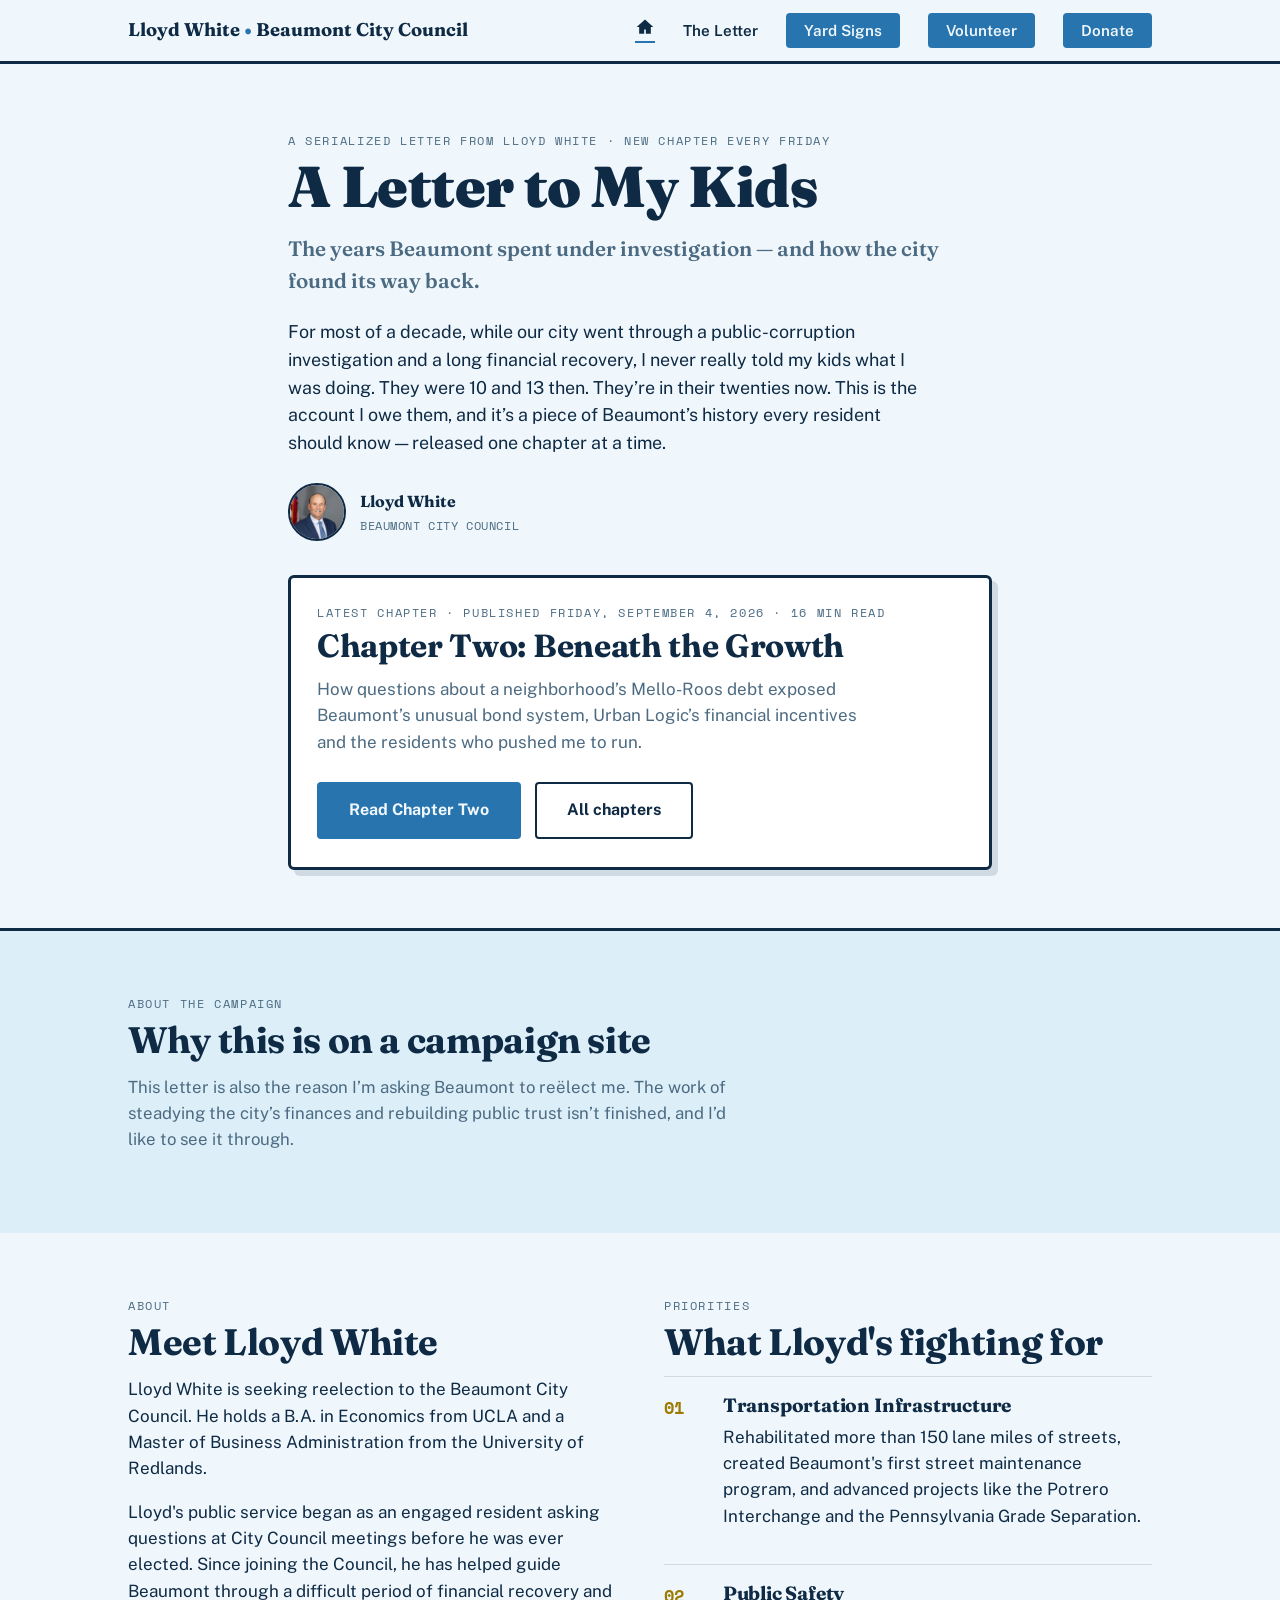
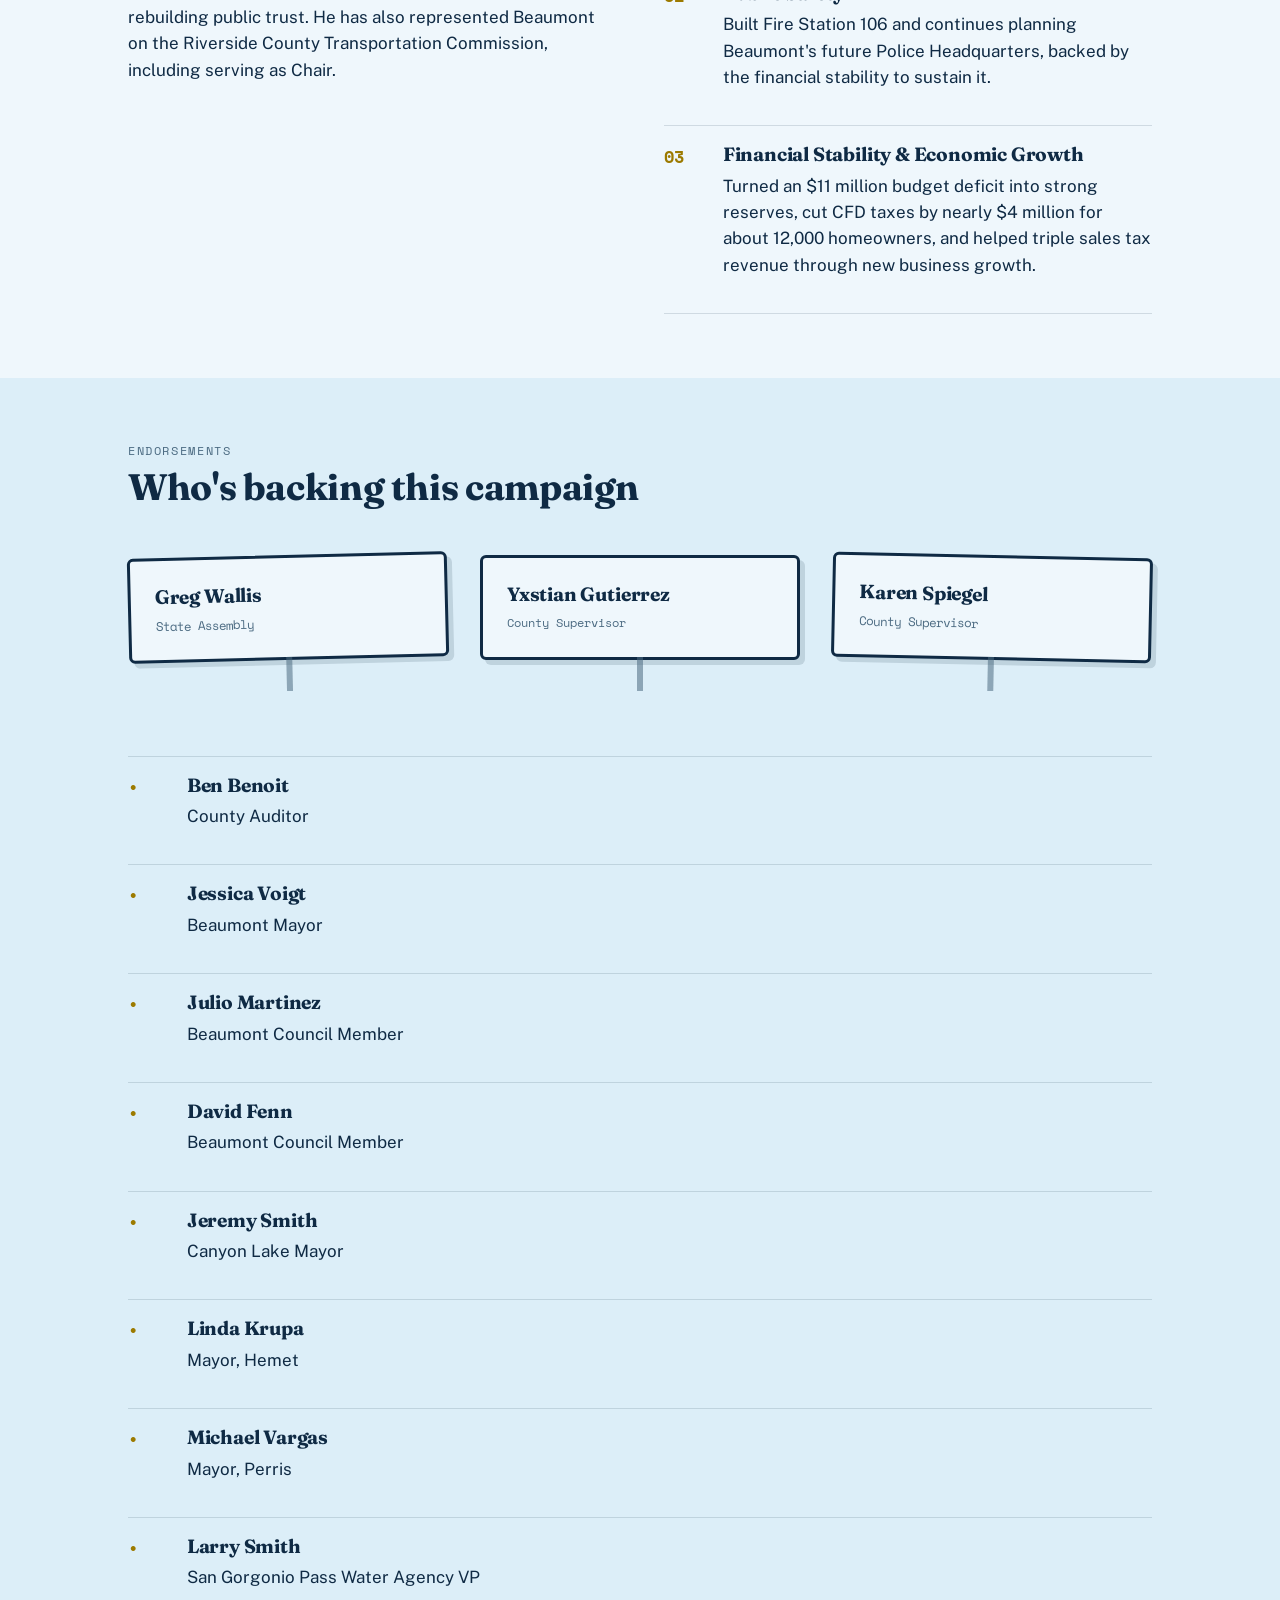
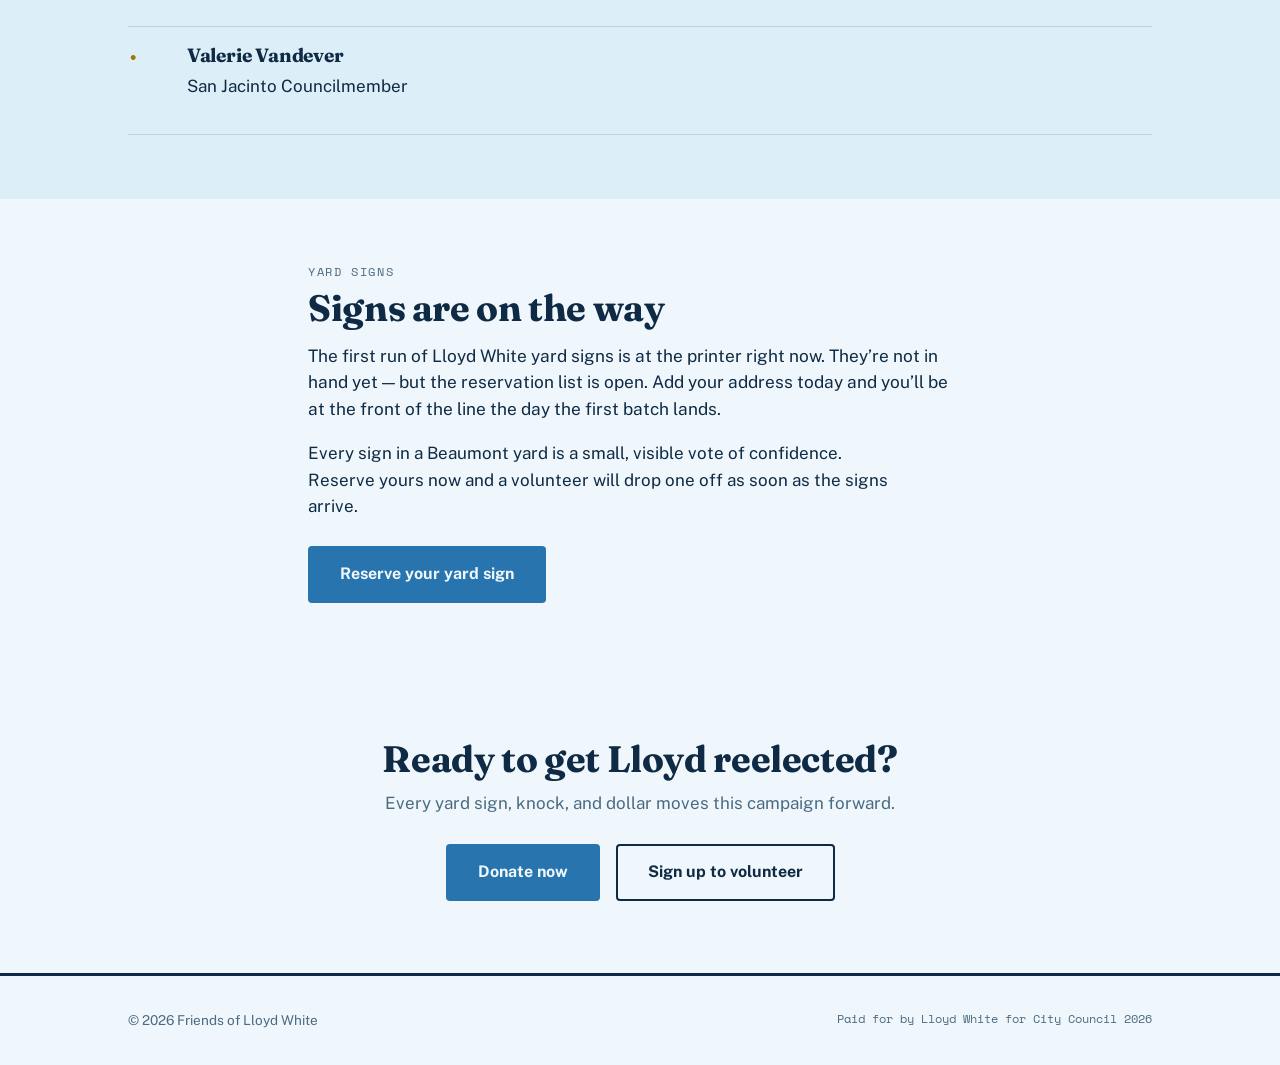
==== index.html @ a6285bc2 "Merge branch 'main' of https://github.com/alwhite524/campaign-site-lloyd" ====
<!DOCTYPE html>
<html lang="en">
<head>
<!-- Google tag (gtag.js) -->
<script async src="https://www.googletagmanager.com/gtag/js?id=G-0WGXLLVJK8"></script>
<script>
  window.dataLayer = window.dataLayer || [];
  function gtag(){dataLayer.push(arguments);}
  gtag('js', new Date());
  gtag('config', 'G-0WGXLLVJK8');
</script>
<meta charset="UTF-8">
<meta name="viewport" content="width=device-width, initial-scale=1.0">
<title>Lloyd White for Beaumont City Council — A Letter to My Kids</title>
<meta name="description" content="A serialized letter from Beaumont City Councilmember Lloyd White to his kids about the years the city spent under a public-corruption investigation — and how it recovered. A new chapter every Friday.">
<meta property="og:title" content="A Letter to My Kids — Lloyd White">
<meta property="og:description" content="The years Beaumont spent under investigation, told as a letter from a councilmember to his kids. A new chapter every Friday.">
<meta property="og:type" content="website">
<meta property="og:image" content="lloyd-white.jpg">
<link rel="stylesheet" href="style.css">
</head>
<body>

<nav class="site-nav">
  <div class="wrap">
    <a href="index.html" class="brand">Lloyd White <strong>&bull;</strong> Beaumont City Council</a>
    <ul class="nav-links">
      <li><a href="index.html" class="nav-home active" aria-label="Home"><svg viewBox="0 0 24 24" width="20" height="20" aria-hidden="true" focusable="false"><path fill="currentColor" d="M12 3 2 12h3v8h6v-5h2v5h6v-8h3z"/></svg></a></li>
      <li><a href="chapter-02.html">The Letter</a></li>
      <li><a href="#yard-signs" class="btn-donate">Yard Signs</a></li>
      <li><a href="volunteer.html" class="btn-donate">Volunteer</a></li>
      <li><a href="donate.html" class="btn-donate">Donate</a></li>
    </ul>
  </div>
</nav>

<header class="story-hero">
  <div class="wrap">
    <span class="eyebrow">A serialized letter from Lloyd White &middot; New chapter every Friday</span>
    <h1>A Letter to My Kids</h1>
    <p class="subtitle">The years Beaumont spent under investigation &mdash; and how the city found its way back.</p>
    <p class="story-hero-dek">For most of a decade, while our city went through a public-corruption investigation and a long financial recovery, I never really told my kids what I was doing. They were 10 and 13 then. They&rsquo;re in their twenties now. This is the account I owe them, and it&rsquo;s a piece of Beaumont&rsquo;s history every resident should know &mdash; released one chapter at a time.</p>

    <div class="byline">
      <img class="byline-photo" src="lloyd-white.jpg" alt="Lloyd White">
      <div>
        <b>Lloyd White</b>
        <span>Beaumont City Council</span>
      </div>
    </div>

    <div class="chapter-feature">
      <span class="eyebrow">Latest chapter &middot; Published Friday, September 4, 2026 &middot; 16 min read</span>
      <h2>Chapter Two: Beneath the Growth</h2>
      <p>How questions about a neighborhood&rsquo;s Mello-Roos debt exposed Beaumont&rsquo;s unusual bond system, Urban Logic&rsquo;s financial incentives and the residents who pushed me to run.</p>
      <a class="btn btn-primary" href="chapter-02.html">Read Chapter Two</a>
      <a class="btn btn-outline" href="story.html">All chapters</a>
    </div>
  </div>
</header>

<section class="dim campaign-band">
  <div class="wrap">
    <span class="eyebrow">About the campaign</span>
    <h2>Why this is on a campaign site</h2>
    <p class="lead-in">This letter is also the reason I&rsquo;m asking Beaumont to re&euml;lect me. The work of steadying the city&rsquo;s finances and rebuilding public trust isn&rsquo;t finished, and I&rsquo;d like to see it through.</p>
  </div>
</section>

<section>
  <div class="wrap two-col">
    <div>
      <span class="eyebrow">About</span>
      <h2>Meet Lloyd White</h2>
      <p>Lloyd White is seeking reelection to the Beaumont City Council. He holds a B.A. in Economics from UCLA and a Master of Business Administration from the University of Redlands.</p>
      <p>Lloyd's public service began as an engaged resident asking questions at City Council meetings before he was ever elected. Since joining the Council, he has helped guide Beaumont through a difficult period of financial recovery and rebuilding public trust. He has also represented Beaumont on the Riverside County Transportation Commission, including serving as Chair.</p>
    </div>
    <div>
      <span class="eyebrow">Priorities</span>
      <h2>What Lloyd's fighting for</h2>
      <ul class="issue-list">
        <li><span class="issue-num">01</span><div><h3>Transportation Infrastructure</h3><p>Rehabilitated more than 150 lane miles of streets, created Beaumont's first street maintenance program, and advanced projects like the Potrero Interchange and the Pennsylvania Grade Separation.</p></div></li>
        <li><span class="issue-num">02</span><div><h3>Public Safety</h3><p>Built Fire Station 106 and continues planning Beaumont's future Police Headquarters, backed by the financial stability to sustain it.</p></div></li>
        <li><span class="issue-num">03</span><div><h3>Financial Stability &amp; Economic Growth</h3><p>Turned an $11 million budget deficit into strong reserves, cut CFD taxes by nearly $4 million for about 12,000 homeowners, and helped triple sales tax revenue through new business growth.</p></div></li>
      </ul>
    </div>
  </div>
</section>

<section class="dim">
  <div class="wrap">
    <div class="section-head">
      <span class="eyebrow">Endorsements</span>
      <h2>Who's backing this campaign</h2>
    </div>
    <div class="sign-row">
      <div class="sign tilt-l">
        <h3 style="margin-bottom:4px;">Greg Wallis</h3>
        <cite>State Assembly</cite>
      </div>
      <div class="sign">
        <h3 style="margin-bottom:4px;">Yxstian Gutierrez</h3>
        <cite>County Supervisor</cite>
      </div>
      <div class="sign tilt-r">
        <h3 style="margin-bottom:4px;">Karen Spiegel</h3>
        <cite>County Supervisor</cite>
      </div>
    </div>

    <ul class="issue-list" style="margin-top:40px;">
      <li><span class="issue-num">&bull;</span><div><h3>Ben Benoit</h3><p>County Auditor</p></div></li>
      <li><span class="issue-num">&bull;</span><div><h3>Jessica Voigt</h3><p>Beaumont Mayor</p></div></li>
      <li><span class="issue-num">&bull;</span><div><h3>Julio Martinez</h3><p>Beaumont Council Member</p></div></li>
      <li><span class="issue-num">&bull;</span><div><h3>David Fenn</h3><p>Beaumont Council Member</p></div></li>
      <li><span class="issue-num">&bull;</span><div><h3>Jeremy Smith</h3><p>Canyon Lake Mayor</p></div></li>
      <li><span class="issue-num">&bull;</span><div><h3>Linda Krupa</h3><p>Mayor, Hemet</p></div></li>
      <li><span class="issue-num">&bull;</span><div><h3>Michael Vargas</h3><p>Mayor, Perris</p></div></li>
      <li><span class="issue-num">&bull;</span><div><h3>Larry Smith</h3><p>San Gorgonio Pass Water Agency VP</p></div></li>
      <li><span class="issue-num">&bull;</span><div><h3>Valerie Vandever</h3><p>San Jacinto Councilmember</p></div></li>
    </ul>
  </div>
</section>

<section id="yard-signs">
  <div class="wrap" style="max-width:720px;">
    <span class="eyebrow">Yard signs</span>
    <h2>Signs are on the way</h2>
    <p style="font-size:1.08rem; max-width:60ch;">The first run of Lloyd White yard signs is at the printer right now. They&rsquo;re not in hand yet &mdash; but the reservation list is open. Add your address today and you&rsquo;ll be at the front of the line the day the first batch lands.</p>
    <p style="max-width:60ch;">Every sign in a Beaumont yard is a small, visible vote of confidence. Reserve yours now and a volunteer will drop one off as soon as the signs arrive.</p>
    <a href="volunteer.html#yard-signs" class="btn btn-primary" style="margin-top:10px;">Reserve your yard sign</a>
  </div>
</section>

<section class="cta-banner">
  <div class="wrap">
    <h2>Ready to get Lloyd reelected?</h2>
    <p>Every yard sign, knock, and dollar moves this campaign forward.</p>
    <a href="donate.html" class="btn btn-primary">Donate now</a>
    <a href="volunteer.html" class="btn btn-outline" style="margin-left:12px;">Sign up to volunteer</a>
  </div>
</section>

<footer>
  <div class="wrap">
    <span>&copy; 2026 Friends of Lloyd White</span>
    <span class="disclaimer">Paid for by Lloyd White for City Council 2026</span>
  </div>
</footer>

</body>
</html>
---- style.css ----
/* ==========================================================================
   Campaign Site Template — shared stylesheet
   Palette: UCLA Bruins
     --ink        #0F2A44  headlines, nav, primary text (deep Bruin blue)
     --paper      #EFF7FC  page background (UCLA baby blue wash)
     --paper-dim  #DCEEF8  alternating section background (deeper baby blue)
     --signal     #2774AE  primary CTA / links (official UCLA Blue)
     --signal-dark #003B5C  CTA hover / pressed state (deep Bruin blue)
     --gold       #FFD100  official UCLA Gold — bright accent on dark backgrounds
     --gold-deep  #9C7A00  accessible gold for text/borders on light backgrounds
     --slate      #4C6B82  muted text, borders (blue-grey, darkened to hold contrast on the lighter background)
   Type:
     Display  — "Fraunces" (heavy, institutional serif)
     Body     — "Public Sans" (clean, civic-service sans)
     Utility  — "Space Mono" (eyebrows, labels, ballot-stamp feel)
   ========================================================================== */

@import url('https://fonts.googleapis.com/css2?family=Fraunces:opsz,wght@9..144,400;9..144,600;9..144,700;9..144,900&family=Public+Sans:wght@400;500;600;700&family=Space+Mono&display=swap');

:root {
  --ink: #0F2A44;
  --paper: #EFF7FC;
  --paper-dim: #DCEEF8;
  --signal: #2774AE;
  --signal-dark: #003B5C;
  --gold: #FFD100;
  --gold-deep: #9C7A00;
  --slate: #4C6B82;
  --line: rgba(15, 42, 68, 0.14);
  --radius: 4px;
}

* { box-sizing: border-box; }

html { scroll-behavior: smooth; }

@media (prefers-reduced-motion: reduce) {
  html { scroll-behavior: auto; }
  * { animation-duration: 0.01ms !important; transition-duration: 0.01ms !important; }
}

body {
  margin: 0;
  background: var(--paper);
  color: var(--ink);
  font-family: 'Public Sans', system-ui, sans-serif;
  font-size: 17px;
  line-height: 1.55;
  -webkit-font-smoothing: antialiased;
}

h1, h2, h3 {
  font-family: 'Fraunces', Georgia, serif;
  font-weight: 700;
  line-height: 1.08;
  margin: 0 0 0.4em;
  letter-spacing: -0.01em;
}

h1 { font-size: clamp(2.4rem, 5vw, 4rem); font-weight: 900; }
h2 { font-size: clamp(1.6rem, 3vw, 2.3rem); }
h3 { font-size: 1.2rem; }

p { margin: 0 0 1em; color: var(--ink); }

a { color: var(--signal); }

.eyebrow {
  font-family: 'Space Mono', monospace;
  font-size: 0.72rem;
  letter-spacing: 0.14em;
  text-transform: uppercase;
  color: var(--slate);
  display: block;
  margin-bottom: 0.6em;
}

/* ---------- layout shells ---------- */

.wrap {
  max-width: 1080px;
  margin: 0 auto;
  padding: 0 28px;
}

/* ---------- nav ---------- */

.site-nav {
  border-bottom: 3px solid var(--ink);
  background: var(--paper);
  position: sticky;
  top: 0;
  z-index: 50;
}

.site-nav .wrap {
  display: flex;
  align-items: center;
  justify-content: space-between;
  padding-top: 16px;
  padding-bottom: 16px;
}

.brand {
  font-family: 'Fraunces', serif;
  font-weight: 700;
  font-size: 1.15rem;
  text-decoration: none;
  color: var(--ink);
}

.brand strong { color: var(--signal); }

.nav-links {
  display: flex;
  gap: 28px;
  align-items: center;
  list-style: none;
  margin: 0;
  padding: 0;
}

.nav-links a {
  color: var(--ink);
  text-decoration: none;
  font-weight: 600;
  font-size: 0.95rem;
  padding-bottom: 4px;
  border-bottom: 2px solid transparent;
}

.nav-links a:hover,
.nav-links a.active {
  border-bottom-color: var(--signal);
}

.nav-links a.btn-donate {
  background: var(--signal);
  color: var(--paper);
  padding: 9px 18px;
  border-radius: var(--radius);
  border-bottom: none;
}

.nav-links a.btn-donate:hover { background: var(--signal-dark); }

.nav-links a.btn-donate.active { background: var(--signal-dark); }

.nav-home {
  display: inline-flex;
  align-items: center;
  color: var(--ink);
}

.nav-home svg { display: block; }

/* ---------- buttons ---------- */

.btn {
  display: inline-block;
  font-weight: 700;
  text-decoration: none;
  padding: 14px 30px;
  border-radius: var(--radius);
  border: 2px solid transparent;
  font-size: 1rem;
  cursor: pointer;
  font-family: 'Public Sans', sans-serif;
}

.btn-primary {
  background: var(--signal);
  color: var(--paper);
}
.btn-primary:hover { background: var(--signal-dark); }

.btn-outline {
  background: transparent;
  border-color: var(--ink);
  color: var(--ink);
}
.btn-outline:hover { background: var(--ink); color: var(--paper); }

/* ---------- hero ---------- */

.hero {
  padding: 76px 0 64px;
  border-bottom: 1px solid var(--line);
}

.hero-grid {
  display: grid;
  grid-template-columns: 1.15fr 0.85fr;
  gap: 56px;
  align-items: center;
}

.hero-photo {
  aspect-ratio: 4 / 5;
  border-radius: var(--radius);
  object-fit: cover;
  object-position: top center;
  width: 100%;
  display: block;
  border: 3px solid var(--ink);
}

.hero-actions {
  display: flex;
  gap: 14px;
  margin-top: 28px;
  flex-wrap: wrap;
}

.hero-tagline {
  font-size: 1.2rem;
  color: var(--slate);
  max-width: 46ch;
}

/* ---------- yard-sign card (signature element) ---------- */

.sign {
  background: var(--paper);
  border: 3px solid var(--ink);
  border-radius: 6px;
  padding: 26px 24px 22px;
  position: relative;
  box-shadow: 5px 5px 0 var(--line);
}

.sign::after {
  content: "";
  position: absolute;
  left: 50%;
  bottom: -34px;
  transform: translateX(-50%);
  width: 6px;
  height: 34px;
  background: var(--slate);
  opacity: 0.55;
}

.sign.tilt-l { transform: rotate(-1.4deg); }
.sign.tilt-r { transform: rotate(1.2deg); }

.sign-row {
  display: grid;
  grid-template-columns: repeat(3, 1fr);
  gap: 46px 32px;
  padding: 8px 0 56px;
}

@media (max-width: 760px) {
  .sign-row { grid-template-columns: 1fr; gap: 50px 0; }
  .sign.tilt-l, .sign.tilt-r { transform: none; }
}

.sign blockquote {
  margin: 0 0 14px;
  font-family: 'Fraunces', serif;
  font-size: 1.05rem;
  font-weight: 600;
  line-height: 1.35;
}

.sign cite {
  font-style: normal;
  font-family: 'Space Mono', monospace;
  font-size: 0.78rem;
  color: var(--slate);
}

/* ---------- sections ---------- */

section { padding: 64px 0; }
section[id] { scroll-margin-top: 88px; }
section.dim { background: var(--paper-dim); }
section.ink { background: var(--ink); color: var(--paper); }
section.ink h2, section.ink .eyebrow { color: var(--paper); }
section.ink .eyebrow { color: rgba(246,241,231,0.6); }

.section-head {
  max-width: 60ch;
  margin-bottom: 40px;
}

/* bio / issues grid */

.two-col {
  display: grid;
  grid-template-columns: 1fr 1fr;
  gap: 48px;
}

@media (max-width: 760px) {
  .two-col, .hero-grid { grid-template-columns: 1fr; }
  .hero-grid { gap: 36px; }
}

.issue-list {
  list-style: none;
  margin: 0;
  padding: 0;
}

.issue-list li {
  padding: 18px 0;
  border-top: 1px solid var(--line);
  display: grid;
  grid-template-columns: 2.4em 1fr;
  gap: 18px;
}

.issue-list li:last-child { border-bottom: 1px solid var(--line); }

.issue-num {
  font-family: 'Space Mono', monospace;
  color: var(--gold-deep);
  font-weight: 700;
}

/* CTA banner */

.cta-banner {
  text-align: center;
  padding: 72px 0;
}

.cta-banner h2 { margin-bottom: 0.3em; }
.cta-banner p { color: var(--slate); margin-bottom: 28px; }

/* ---------- forms ---------- */

.form-card {
  background: #fff;
  border: 1px solid var(--line);
  border-radius: var(--radius);
  padding: 36px;
}

.field { margin-bottom: 20px; }

.field label {
  display: block;
  font-weight: 600;
  font-size: 0.9rem;
  margin-bottom: 6px;
}

.field .hint {
  font-size: 0.82rem;
  color: var(--slate);
  margin-top: 4px;
}

.field input[type="text"],
.field input[type="email"],
.field input[type="tel"],
.field select,
.field textarea {
  width: 100%;
  padding: 11px 12px;
  border: 1.5px solid var(--line);
  border-radius: var(--radius);
  font-family: inherit;
  font-size: 1rem;
  background: var(--paper);
  color: var(--ink);
}

.field input:focus,
.field select:focus,
.field textarea:focus {
  outline: 3px solid var(--gold-deep);
  outline-offset: 1px;
}

.field-row {
  display: grid;
  grid-template-columns: 1fr 1fr;
  gap: 16px;
}

@media (max-width: 560px) {
  .field-row { grid-template-columns: 1fr; }
}

.checkbox-group label {
  display: flex;
  align-items: flex-start;
  gap: 10px;
  font-weight: 500;
  margin-bottom: 10px;
  cursor: pointer;
}

.checkbox-group input { margin-top: 3px; }

fieldset {
  border: 1px solid var(--line);
  border-radius: var(--radius);
  padding: 18px 20px;
  margin: 0 0 22px;
}

fieldset legend {
  font-family: 'Space Mono', monospace;
  font-size: 0.75rem;
  letter-spacing: 0.08em;
  text-transform: uppercase;
  color: var(--slate);
  padding: 0 8px;
}

/* amount picker for donate page */

.amount-grid {
  display: grid;
  grid-template-columns: repeat(4, 1fr);
  gap: 10px;
  margin-bottom: 20px;
}

@media (max-width: 560px) {
  .amount-grid { grid-template-columns: repeat(2, 1fr); }
}

.amount-grid label {
  border: 1.5px solid var(--line);
  border-radius: var(--radius);
  text-align: center;
  padding: 14px 6px;
  font-weight: 700;
  cursor: pointer;
  font-family: 'Space Mono', monospace;
  position: relative;
  display: block;
}

.amount-grid input { position: absolute; opacity: 0; pointer-events: none; }

.amount-grid label:has(input:checked) {
  background: var(--ink);
  color: var(--paper);
  border-color: var(--ink);
}

/* footer */

footer {
  border-top: 3px solid var(--ink);
  padding: 34px 0;
  font-size: 0.85rem;
  color: var(--slate);
}

footer .wrap {
  display: flex;
  justify-content: space-between;
  flex-wrap: wrap;
  gap: 12px;
}

.disclaimer {
  font-family: 'Space Mono', monospace;
  font-size: 0.72rem;
  color: var(--slate);
}

/* form submit status */
.form-status {
  margin-top: 14px;
  font-size: 0.9rem;
  font-weight: 600;
  min-height: 1.2em;
}
.form-status-success { color: var(--signal-dark); }
.form-status-error { color: #A3271F; }

/* small helper */
.note-box {
  border-left: 4px solid var(--gold-deep);
  background: var(--paper-dim);
  padding: 16px 20px;
  border-radius: 0 var(--radius) var(--radius) 0;
  font-size: 0.92rem;
  margin-bottom: 24px;
}

/* ==========================================================================
   "A Letter to My Children" — serialized story feature
   Landing hero + story hub (story.html) + chapter reader (chapter-*.html)
   ========================================================================== */

:root {
  --paper-warm: #FBF7F0;              /* cream reading surface for chapters */
  --line-warm: rgba(15, 42, 68, 0.16);
}

/* ---------- byline (shared: landing hero + chapter head) ---------- */

.byline {
  display: flex;
  align-items: center;
  gap: 14px;
  margin: 26px 0 0;
}

.byline-photo {
  width: 58px;
  height: 58px;
  border-radius: 50%;
  object-fit: cover;
  object-position: top center;
  border: 2px solid var(--ink);
  flex-shrink: 0;
}

.byline b {
  display: block;
  font-family: 'Fraunces', serif;
  font-weight: 700;
  font-size: 1rem;
}

.byline span {
  display: block;
  font-family: 'Space Mono', monospace;
  font-size: 0.72rem;
  letter-spacing: 0.05em;
  color: var(--slate);
  text-transform: uppercase;
  margin-top: 3px;
}

/* ---------- landing: story hero ---------- */

.story-hero {
  padding: 68px 0 58px;
  border-bottom: 3px solid var(--ink);
}

.story-hero .wrap { max-width: 760px; }

.story-hero h1 {
  font-size: clamp(2.3rem, 5.4vw, 3.6rem);
  margin-bottom: 0.25em;
}

.story-hero .subtitle {
  font-family: 'Fraunces', Georgia, serif;
  font-weight: 600;
  font-size: clamp(1.05rem, 2.2vw, 1.3rem);
  color: var(--slate);
  margin: 0 0 1em;
}

.story-hero-dek {
  font-size: 1.12rem;
  color: var(--ink);
  max-width: 58ch;
}

/* featured latest chapter card */

.chapter-feature {
  margin-top: 34px;
  border: 3px solid var(--ink);
  border-radius: 6px;
  background: #fff;
  box-shadow: 6px 6px 0 var(--line);
  padding: 26px 26px 28px;
}

.chapter-feature h2 {
  font-size: clamp(1.5rem, 3vw, 2rem);
  margin: 6px 0 0.4em;
}

.chapter-feature p { color: var(--slate); max-width: 54ch; }

.chapter-feature .btn { margin-top: 10px; }
.chapter-feature .btn + .btn { margin-left: 10px; }

@media (max-width: 480px) {
  .chapter-feature .btn { display: block; text-align: center; }
  .chapter-feature .btn + .btn { margin-left: 0; margin-top: 10px; }
}

/* band that re-introduces the campaign below the letter */

.campaign-band .wrap { max-width: 1080px; }
.campaign-band .lead-in {
  max-width: 60ch;
  font-size: 1.05rem;
  color: var(--slate);
}

/* ---------- story hub (story.html) ---------- */

.chapter-list {
  list-style: none;
  margin: 0;
  padding: 0;
}

.chapter-list li {
  border-top: 1px solid var(--line);
  padding: 26px 0;
  display: grid;
  grid-template-columns: 3.4rem 1fr;
  gap: 20px;
}

.chapter-list li:last-child { border-bottom: 1px solid var(--line); }

.chapter-list .num {
  font-family: 'Space Mono', monospace;
  font-weight: 700;
  color: var(--gold-deep);
  font-size: 1rem;
  padding-top: 3px;
}

.chapter-list h3 { font-size: 1.35rem; margin-bottom: 0.25em; }
.chapter-list h3 a { text-decoration: none; color: var(--ink); }
.chapter-list h3 a:hover { color: var(--signal); }
.chapter-list p { color: var(--slate); margin-bottom: 0.5em; max-width: 62ch; }

.chapter-list .status {
  font-family: 'Space Mono', monospace;
  font-size: 0.72rem;
  letter-spacing: 0.05em;
  text-transform: uppercase;
  color: var(--slate);
}

.chapter-list li.upcoming { opacity: 0.7; }
.chapter-list li.upcoming h3 { color: var(--slate); }

@media (max-width: 480px) {
  .chapter-list li { grid-template-columns: 1fr; gap: 6px; }
}

/* ---------- chapter reader (chapter-*.html) ---------- */

body.reading { background: var(--paper-warm); }
body.reading .site-nav { background: var(--paper-warm); }
body.reading footer { background: var(--paper-warm); }

.chapter {
  max-width: 780px;
  margin: 0 auto;
  padding: 56px 28px 44px;
}

.chapter-head { margin-bottom: 34px; }

.chapter-head .kicker {
  font-family: 'Space Mono', monospace;
  font-size: 0.72rem;
  letter-spacing: 0.12em;
  text-transform: uppercase;
  color: var(--slate);
}

.chapter-head h1 {
  font-size: clamp(2rem, 5vw, 3rem);
  margin: 0.35em 0 0;
}

.chapter-dateline {
  margin-top: 20px;
  padding-top: 16px;
  border-top: 1px solid var(--line-warm);
  font-family: 'Space Mono', monospace;
  font-size: 0.74rem;
  letter-spacing: 0.03em;
  color: var(--slate);
}

.chapter-body {
  font-family: 'Fraunces', Georgia, serif;
  font-weight: 400;
  font-size: 1.16rem;
  line-height: 1.72;
  font-optical-sizing: auto;
}

.chapter-body p { margin: 0 0 1.25em; color: var(--ink); }

.chapter-body > p:first-of-type::first-letter {
  float: left;
  font-family: 'Fraunces', serif;
  font-weight: 600;
  font-size: 3.5em;
  line-height: 0.8;
  padding: 0.04em 0.12em 0 0;
  color: var(--signal-dark);
}

.chapter-body h2 {
  font-family: 'Space Mono', monospace;
  font-weight: 700;
  font-size: 0.8rem;
  letter-spacing: 0.16em;
  text-transform: uppercase;
  color: var(--gold-deep);
  margin: 2.5em 0 1.1em;
}

.chapter-continue {
  margin-top: 40px;
  border: 3px solid var(--ink);
  border-radius: 6px;
  background: #fff;
  padding: 22px 24px;
  box-shadow: 6px 6px 0 var(--line-warm);
}

.chapter-continue .kicker {
  font-family: 'Space Mono', monospace;
  font-size: 0.72rem;
  letter-spacing: 0.1em;
  text-transform: uppercase;
  color: var(--slate);
  display: block;
  margin-bottom: 4px;
}

.chapter-continue strong {
  font-family: 'Fraunces', serif;
  font-size: 1.1rem;
}

.chapter-nav {
  display: flex;
  justify-content: space-between;
  gap: 12px;
  margin-top: 32px;
  padding-top: 20px;
  border-top: 1px solid var(--line-warm);
  font-weight: 600;
  font-size: 0.9rem;
  flex-wrap: wrap;
}

.chapter-nav a { text-decoration: none; }
.chapter-nav a:hover { text-decoration: underline; }
.chapter-nav .muted { color: var(--slate); font-weight: 400; }

.chapter-campaign-note {
  max-width: 780px;
  margin: 0 auto;
  padding: 0 28px 40px;
  font-size: 0.9rem;
  color: var(--slate);
}

.chapter-campaign-note a { font-weight: 600; }

/* chapter index rail — jump straight to any released chapter from the reader */
.chapter-index {
  max-width: 780px;
  margin: 0 auto;
  padding: 20px 28px 0;
  display: flex;
  align-items: baseline;
  flex-wrap: wrap;
  gap: 10px 16px;
}

.chapter-index-label {
  font-family: 'Space Mono', monospace;
  font-size: 0.72rem;
  letter-spacing: 0.12em;
  text-transform: uppercase;
  color: var(--slate);
}

.chapter-index ol {
  display: flex;
  flex-wrap: wrap;
  gap: 8px;
  list-style: none;
  margin: 0;
  padding: 0;
}

.chapter-index li a,
.chapter-index li span {
  display: block;
  min-width: 2.4em;
  text-align: center;
  padding: 5px 9px;
  border: 2px solid var(--ink);
  border-radius: var(--radius);
  font-family: 'Space Mono', monospace;
  font-size: 0.82rem;
  font-weight: 700;
  text-decoration: none;
  color: var(--ink);
}

.chapter-index li a:hover,
.chapter-index li a[aria-current="page"] {
  background: var(--ink);
  color: var(--paper-warm);
}

.chapter-index li span {
  border-color: var(--line-warm);
  color: var(--slate);
  opacity: 0.55;
}

.chapter-index-all {
  font-family: 'Space Mono', monospace;
  font-size: 0.75rem;
  font-weight: 700;
  margin-left: auto;
}

@media (max-width: 480px) {
  .chapter-index { gap: 8px 12px; }
  .chapter-index-all { margin-left: 0; }
}

/* nav: stack brand over links once the buttons no longer fit one row,
   and shrink the buttons so three of them clear a narrow phone screen */
@media (max-width: 640px) {
  .site-nav .wrap { flex-wrap: wrap; gap: 12px 0; }
  .brand { flex: 1 1 100%; font-size: 1.05rem; }
  .nav-links { flex-wrap: wrap; gap: 8px 10px; }
  .nav-links a { font-size: 0.82rem; }
  .nav-links a.btn-donate { padding: 7px 11px; }
}

@media (max-width: 380px) {
  .nav-links { gap: 6px 8px; }
  .nav-links a { font-size: 0.78rem; }
  .nav-links a.btn-donate { padding: 6px 9px; }
}
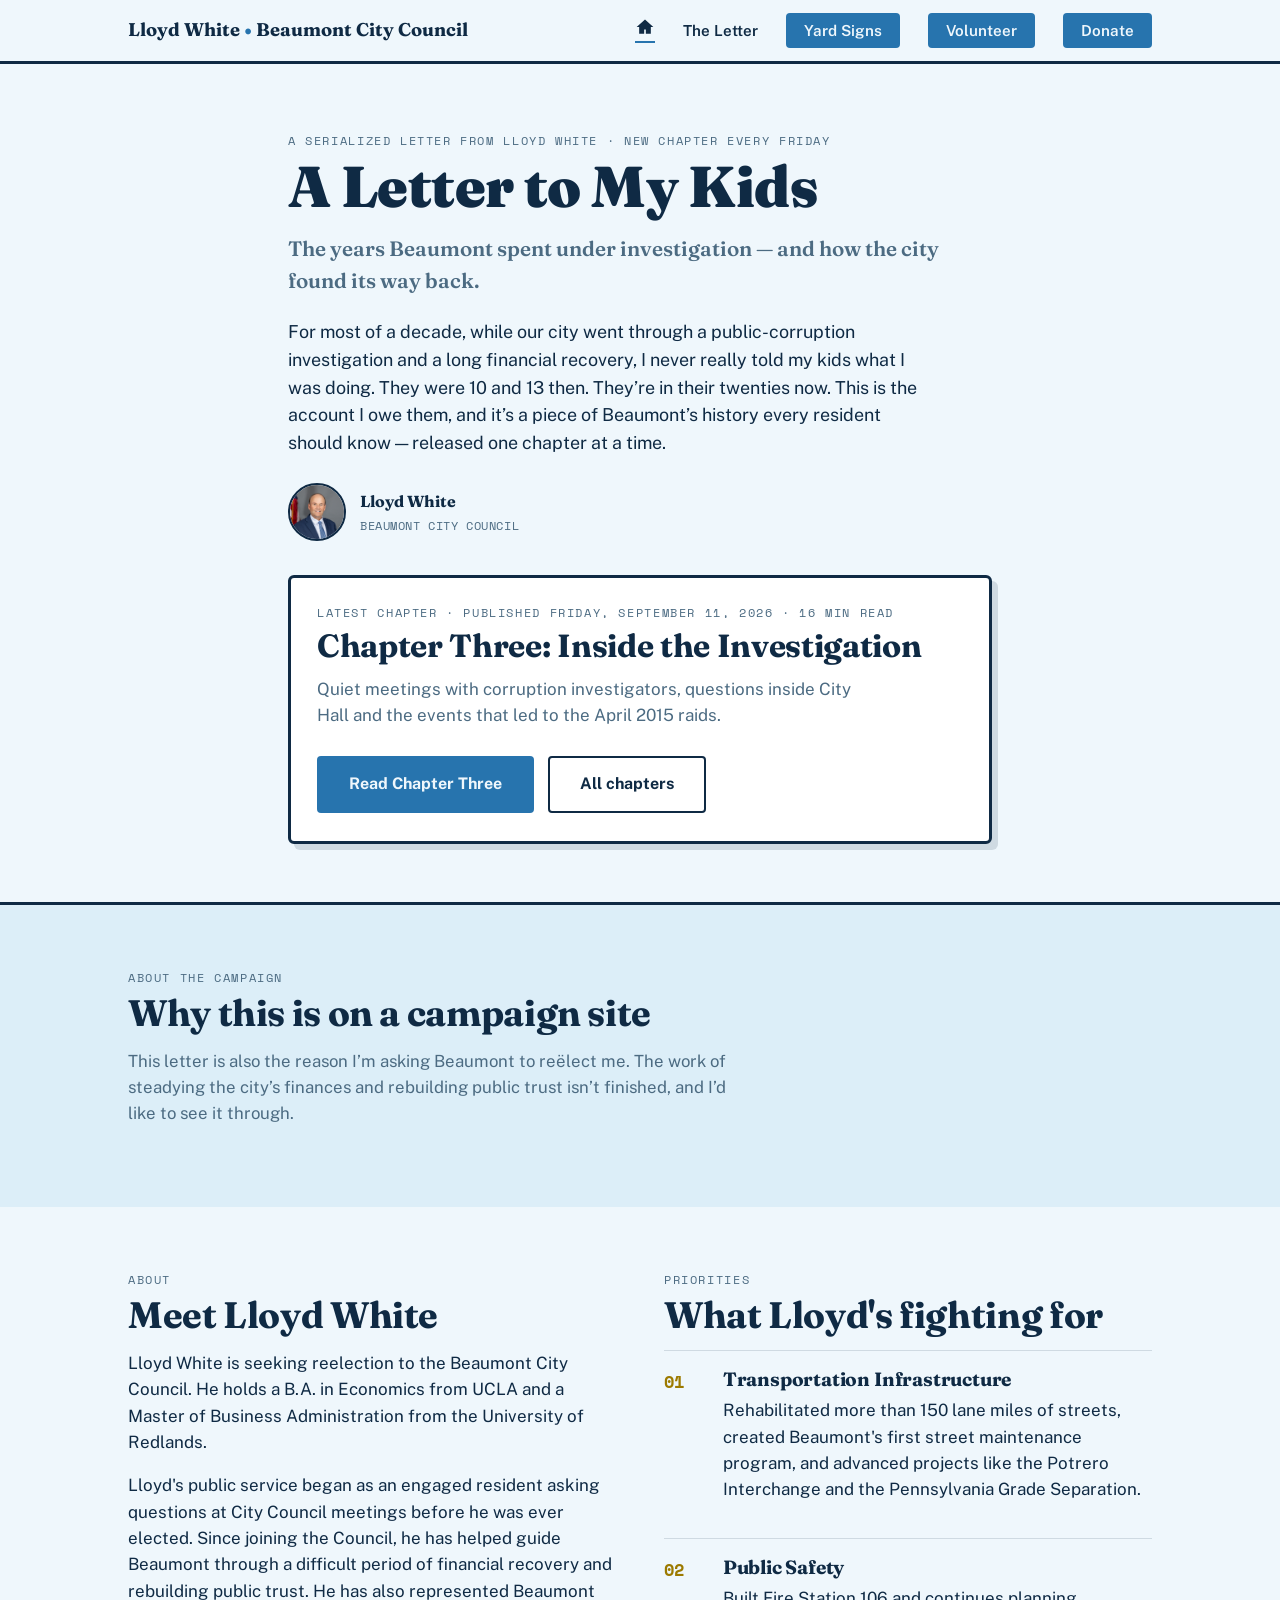
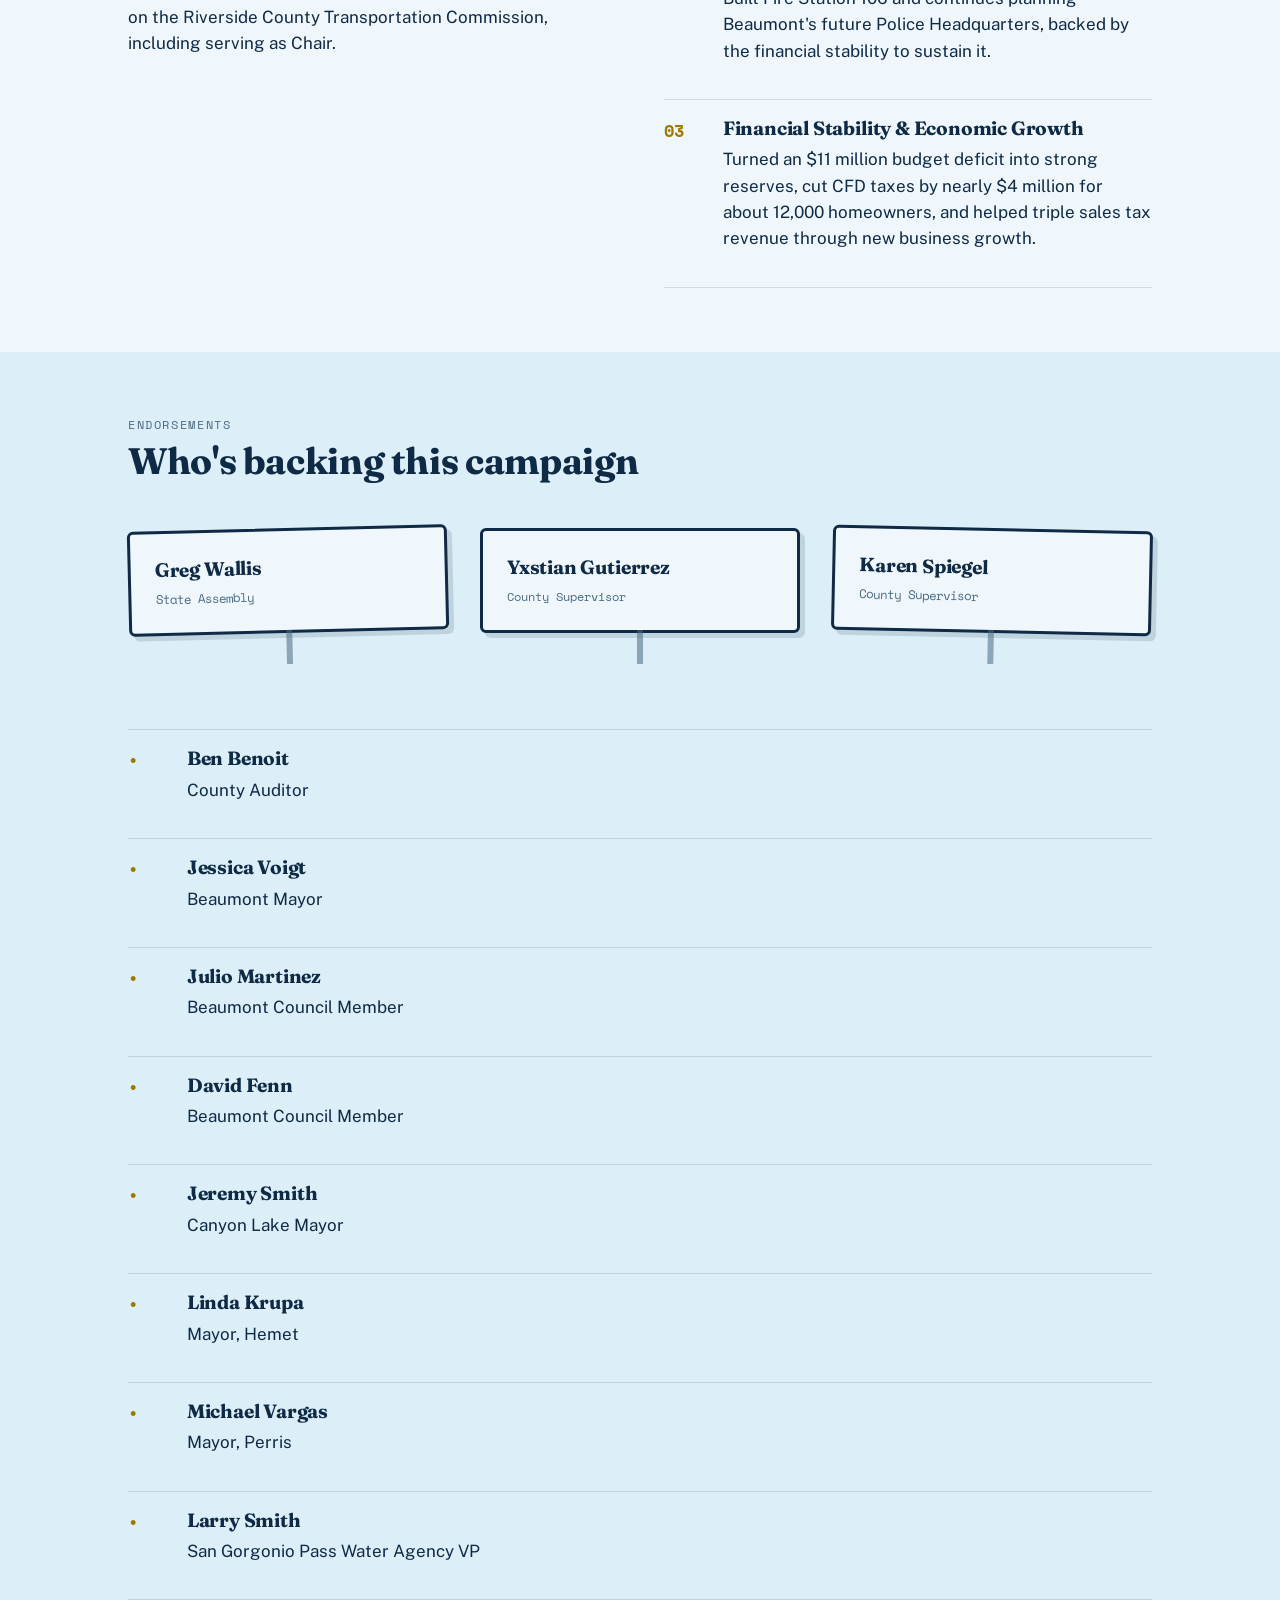
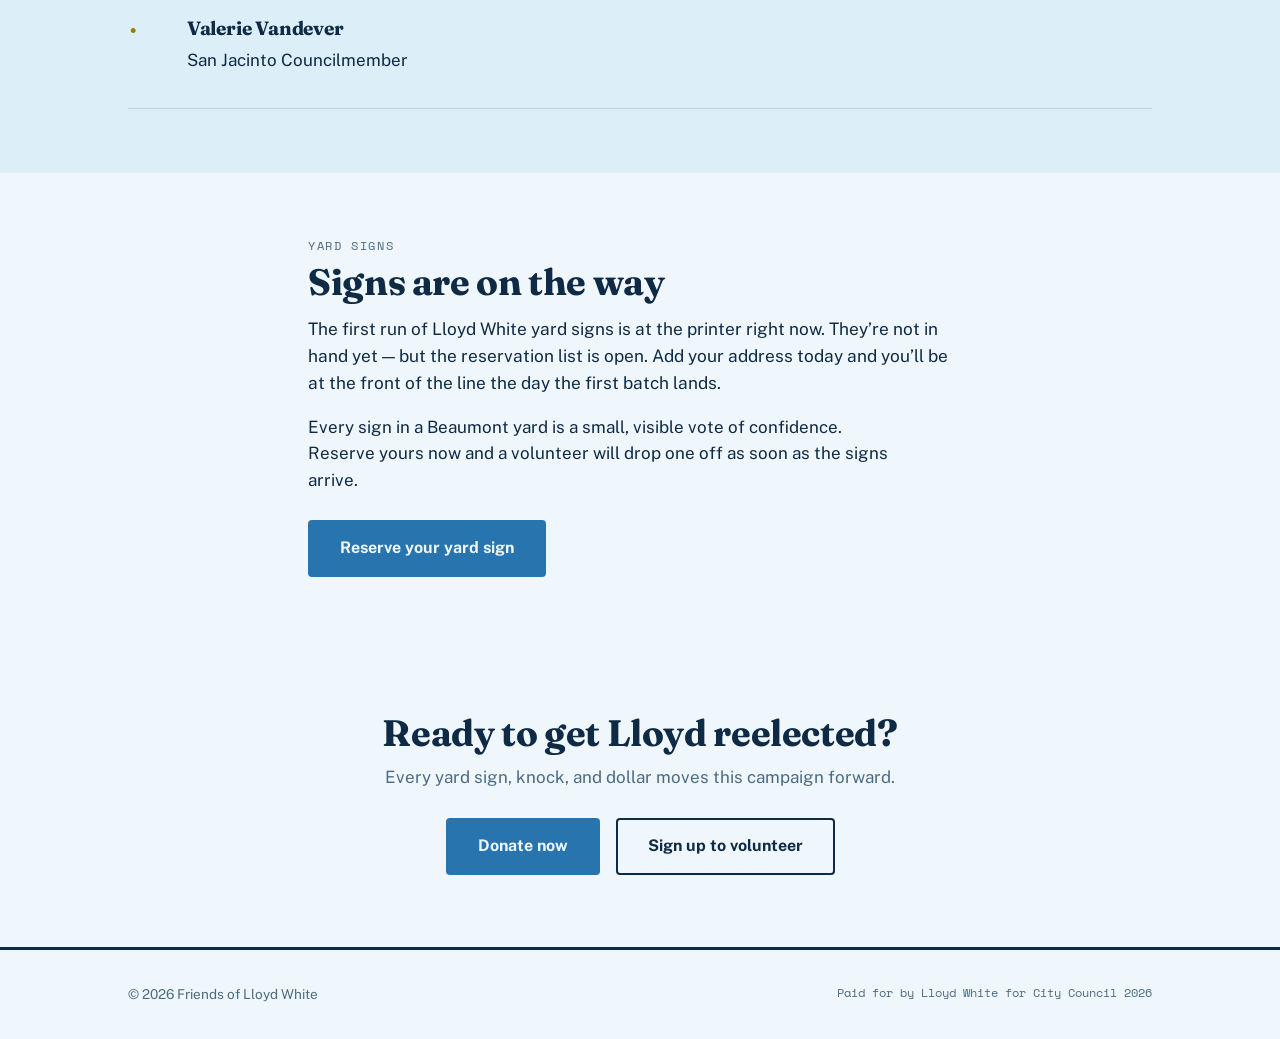
==== commit 9f971ef9: "Publish chapter three" ====
--- a/index.html
+++ b/index.html
@@ -16,7 +16,7 @@
 <meta property="og:title" content="A Letter to My Kids — Lloyd White">
 <meta property="og:description" content="The years Beaumont spent under investigation, told as a letter from a councilmember to his kids. A new chapter every Friday.">
 <meta property="og:type" content="website">
-<meta property="og:image" content="lloyd-white.jpg">
+<meta property="og:image" content="chapter-03-facebook-announcement.png">
 <link rel="stylesheet" href="style.css">
 </head>
 <body>
@@ -26,7 +26,7 @@
     <a href="index.html" class="brand">Lloyd White <strong>&bull;</strong> Beaumont City Council</a>
     <ul class="nav-links">
       <li><a href="index.html" class="nav-home active" aria-label="Home"><svg viewBox="0 0 24 24" width="20" height="20" aria-hidden="true" focusable="false"><path fill="currentColor" d="M12 3 2 12h3v8h6v-5h2v5h6v-8h3z"/></svg></a></li>
-      <li><a href="chapter-02.html">The Letter</a></li>
+      <li><a href="chapter-03.html">The Letter</a></li>
       <li><a href="#yard-signs" class="btn-donate">Yard Signs</a></li>
       <li><a href="volunteer.html" class="btn-donate">Volunteer</a></li>
       <li><a href="donate.html" class="btn-donate">Donate</a></li>
@@ -50,10 +50,10 @@
     </div>
 
     <div class="chapter-feature">
-      <span class="eyebrow">Latest chapter &middot; Published Friday, September 4, 2026 &middot; 16 min read</span>
-      <h2>Chapter Two: Beneath the Growth</h2>
-      <p>How questions about a neighborhood&rsquo;s Mello-Roos debt exposed Beaumont&rsquo;s unusual bond system, Urban Logic&rsquo;s financial incentives and the residents who pushed me to run.</p>
-      <a class="btn btn-primary" href="chapter-02.html">Read Chapter Two</a>
+      <span class="eyebrow">Latest chapter &middot; Published Friday, September 11, 2026 &middot; 16 min read</span>
+      <h2>Chapter Three: Inside the Investigation</h2>
+      <p>Quiet meetings with corruption investigators, questions inside City Hall and the events that led to the April 2015 raids.</p>
+      <a class="btn btn-primary" href="chapter-03.html">Read Chapter Three</a>
       <a class="btn btn-outline" href="story.html">All chapters</a>
     </div>
   </div>
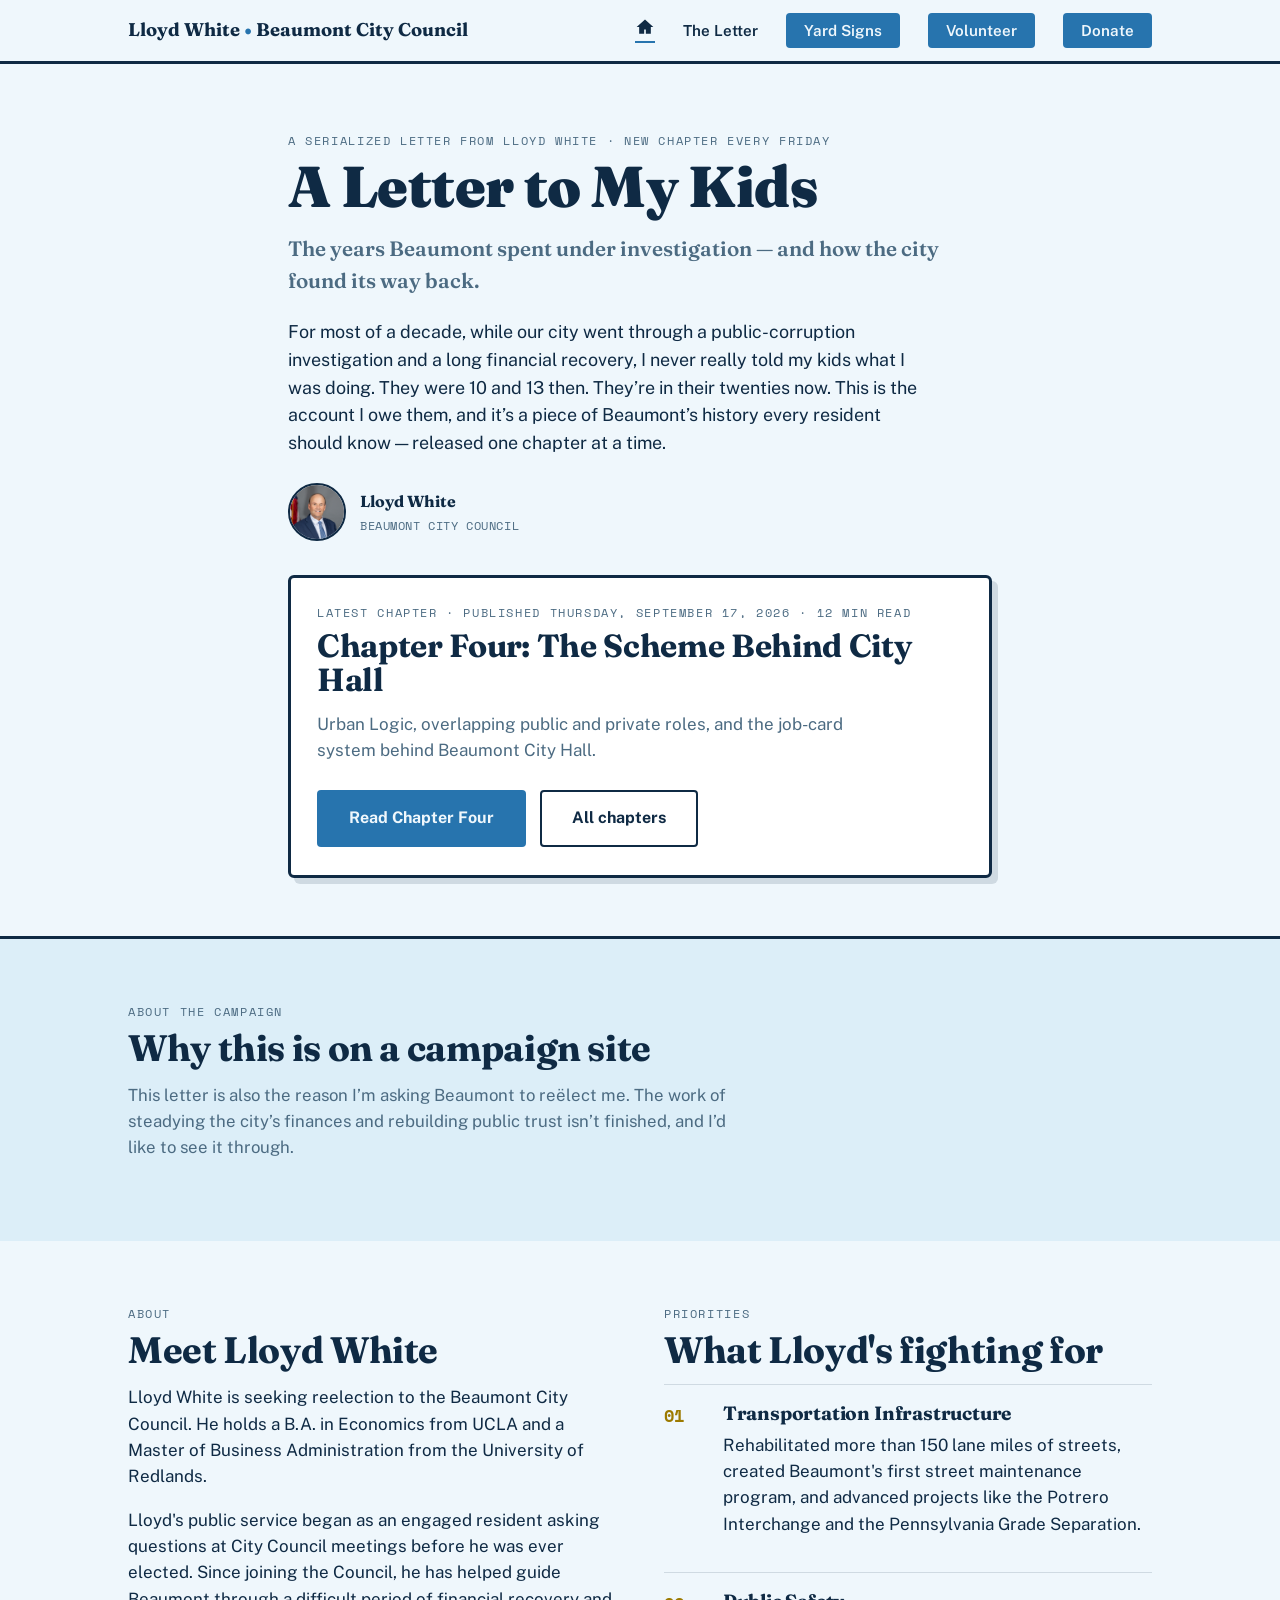
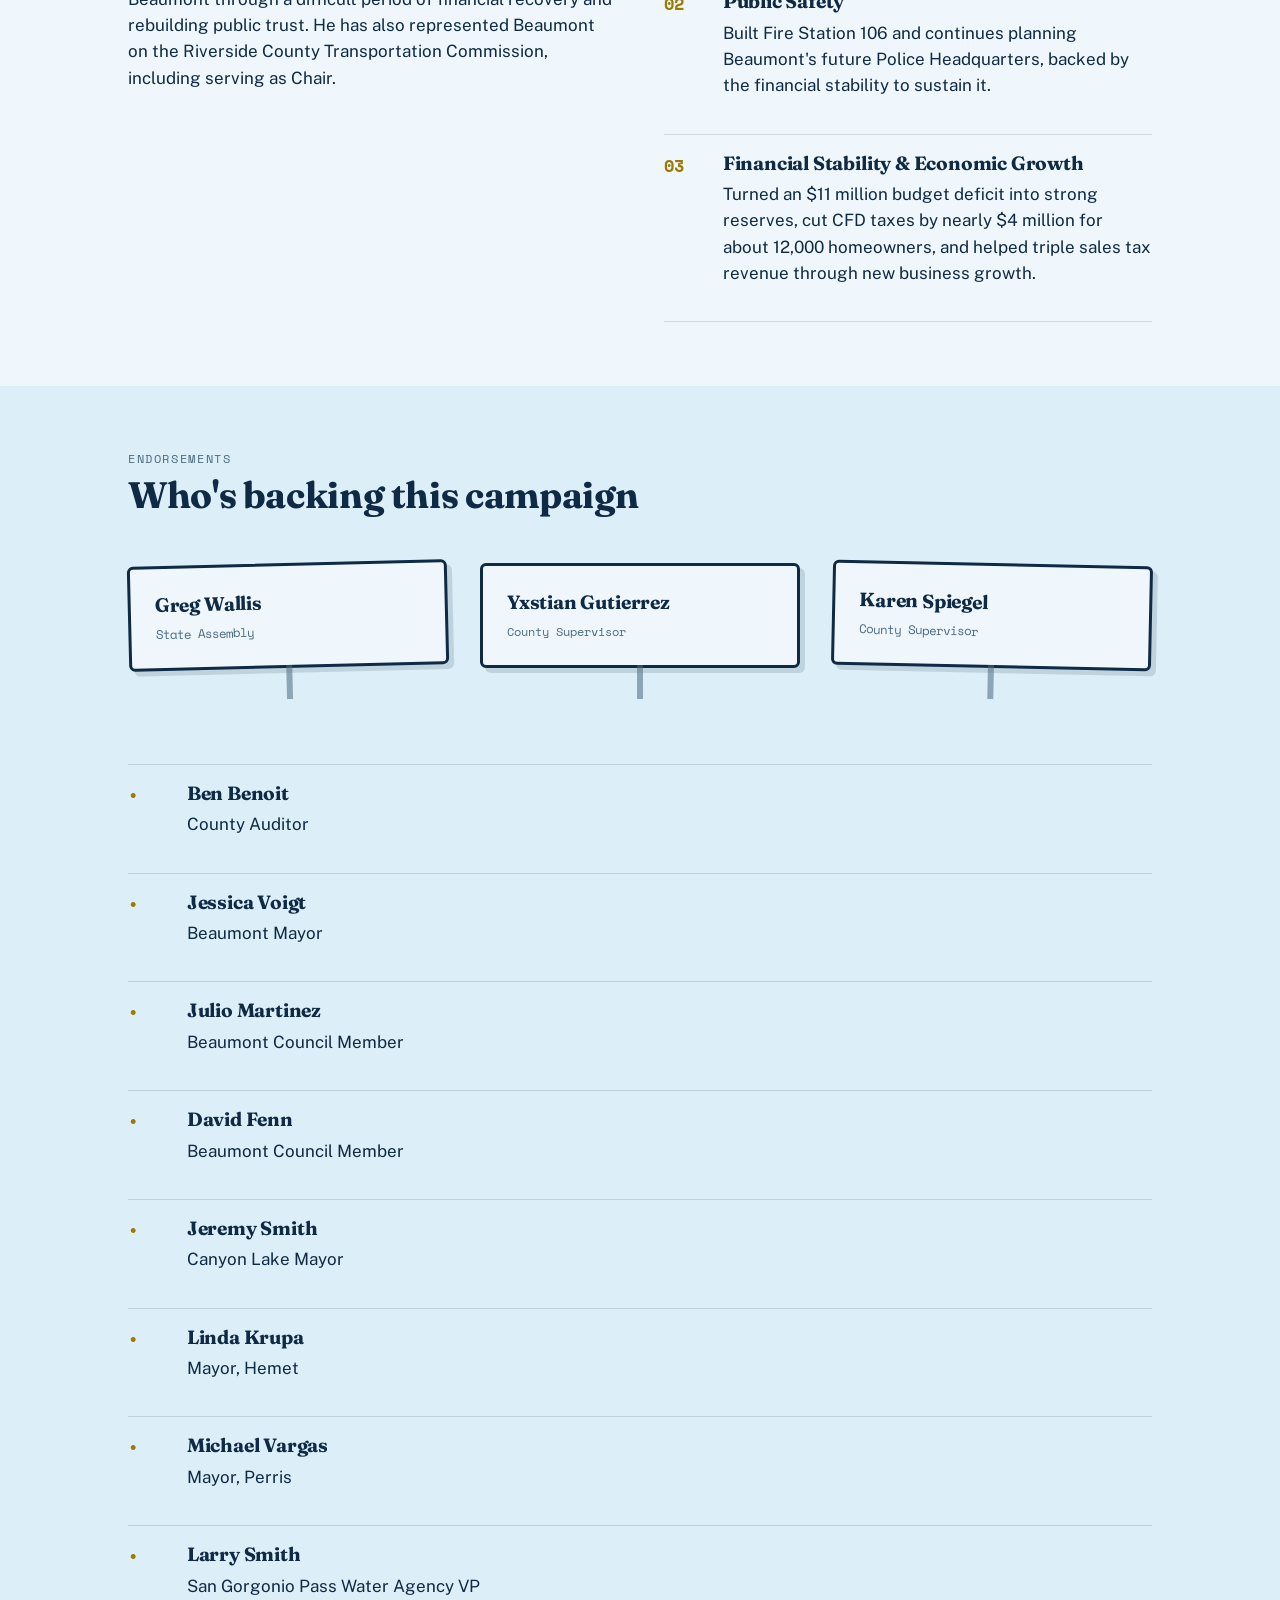
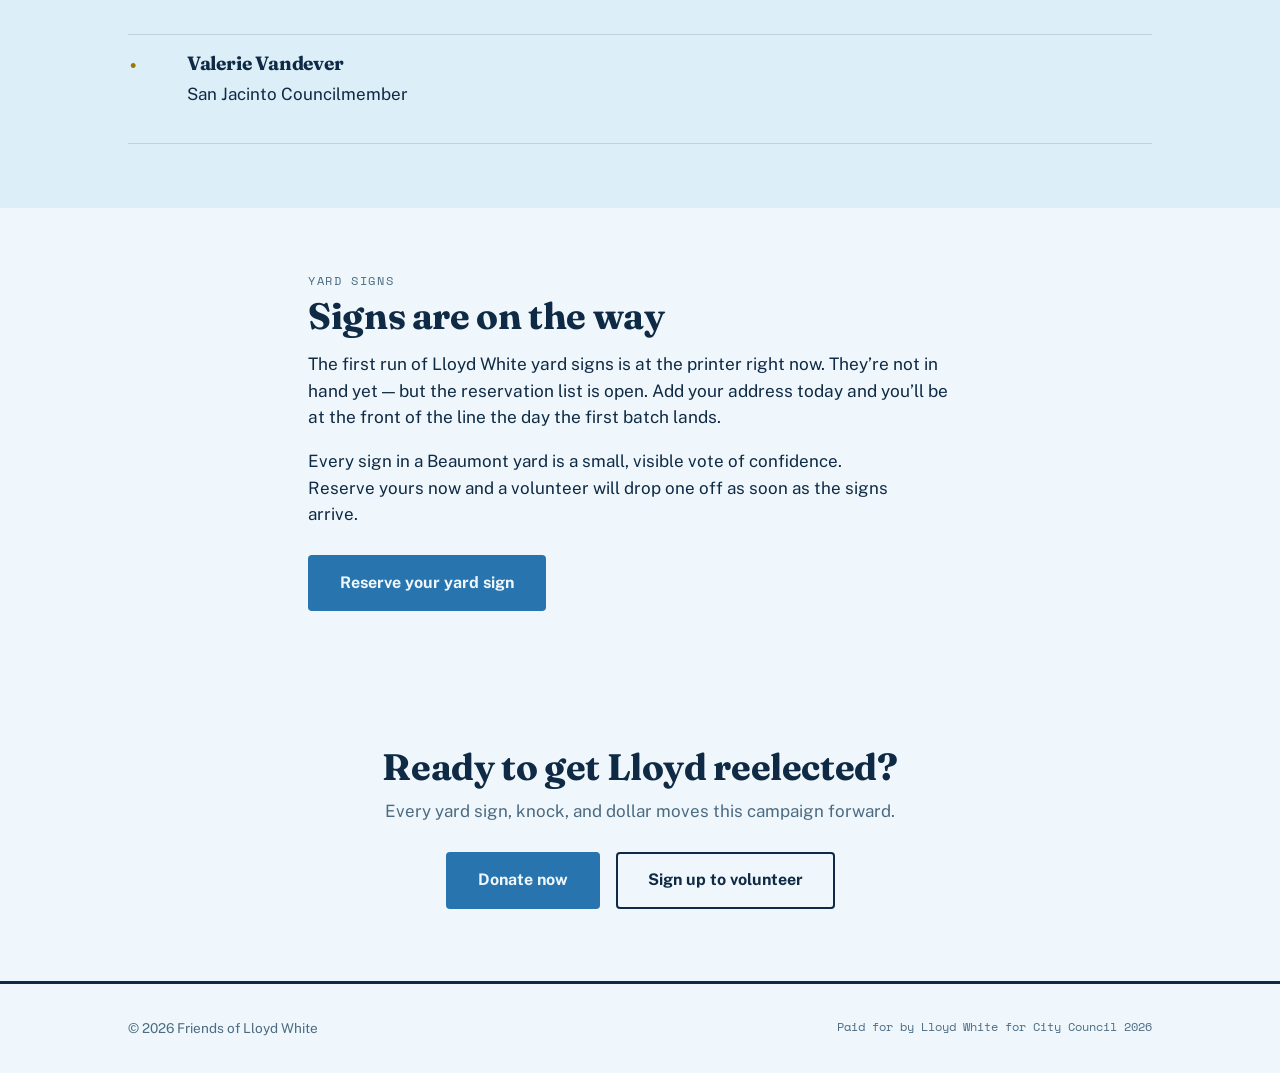
==== commit 09519787: "Publish Chapter Four from approved Drive master" ====
--- a/index.html
+++ b/index.html
@@ -16,7 +16,7 @@
 <meta property="og:title" content="A Letter to My Kids — Lloyd White">
 <meta property="og:description" content="The years Beaumont spent under investigation, told as a letter from a councilmember to his kids. A new chapter every Friday.">
 <meta property="og:type" content="website">
-<meta property="og:image" content="chapter-03-facebook-announcement.png">
+<meta property="og:image" content="https://lloydwhiteforbeaumont.com/lloyd-white.jpg">
 <link rel="stylesheet" href="style.css">
 </head>
 <body>
@@ -26,7 +26,7 @@
     <a href="index.html" class="brand">Lloyd White <strong>&bull;</strong> Beaumont City Council</a>
     <ul class="nav-links">
       <li><a href="index.html" class="nav-home active" aria-label="Home"><svg viewBox="0 0 24 24" width="20" height="20" aria-hidden="true" focusable="false"><path fill="currentColor" d="M12 3 2 12h3v8h6v-5h2v5h6v-8h3z"/></svg></a></li>
-      <li><a href="chapter-03.html">The Letter</a></li>
+      <li><a href="chapter-04.html">The Letter</a></li>
       <li><a href="#yard-signs" class="btn-donate">Yard Signs</a></li>
       <li><a href="volunteer.html" class="btn-donate">Volunteer</a></li>
       <li><a href="donate.html" class="btn-donate">Donate</a></li>
@@ -50,10 +50,10 @@
     </div>
 
     <div class="chapter-feature">
-      <span class="eyebrow">Latest chapter &middot; Published Friday, September 11, 2026 &middot; 16 min read</span>
-      <h2>Chapter Three: Inside the Investigation</h2>
-      <p>Quiet meetings with corruption investigators, questions inside City Hall and the events that led to the April 2015 raids.</p>
-      <a class="btn btn-primary" href="chapter-03.html">Read Chapter Three</a>
+      <span class="eyebrow">Latest chapter &middot; Published Thursday, September 17, 2026 &middot; 12 min read</span>
+      <h2>Chapter Four: The Scheme Behind City Hall</h2>
+      <p>Urban Logic, overlapping public and private roles, and the job-card system behind Beaumont City Hall.</p>
+      <a class="btn btn-primary" href="chapter-04.html">Read Chapter Four</a>
       <a class="btn btn-outline" href="story.html">All chapters</a>
     </div>
   </div>
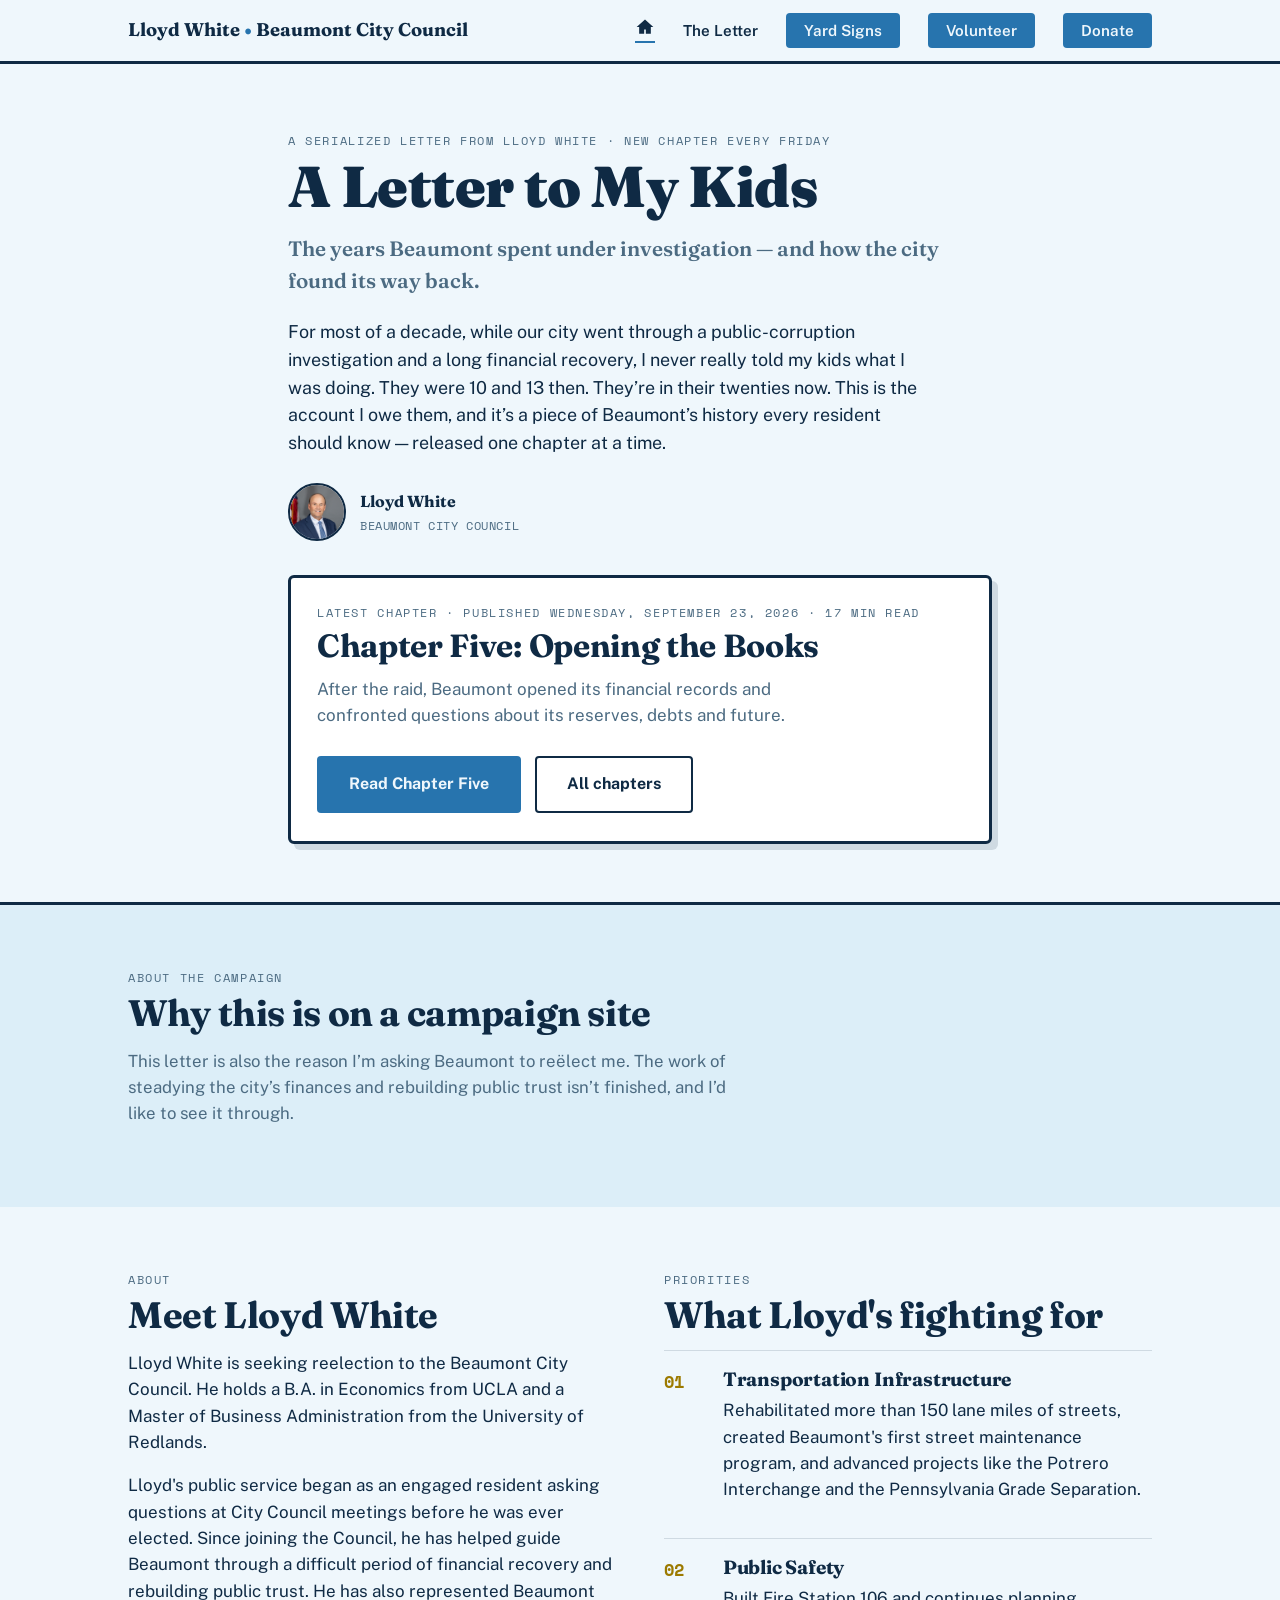
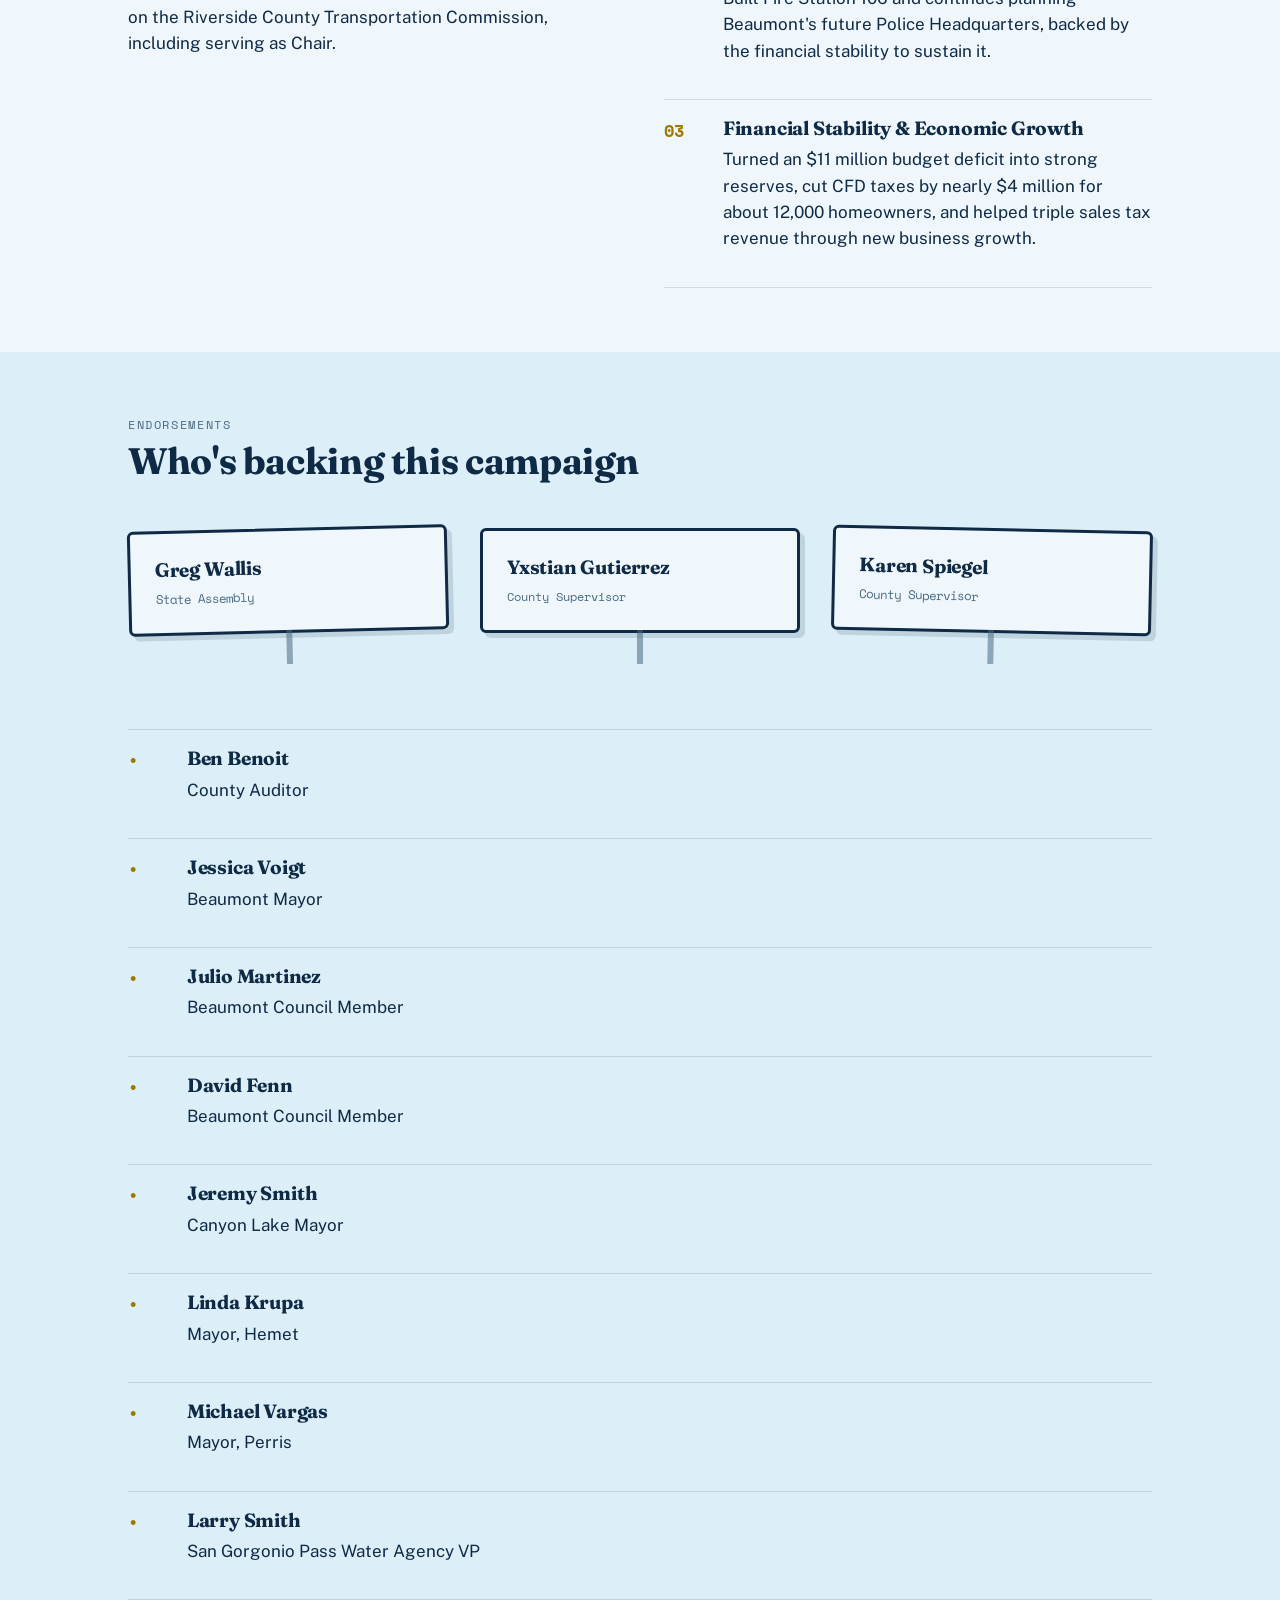
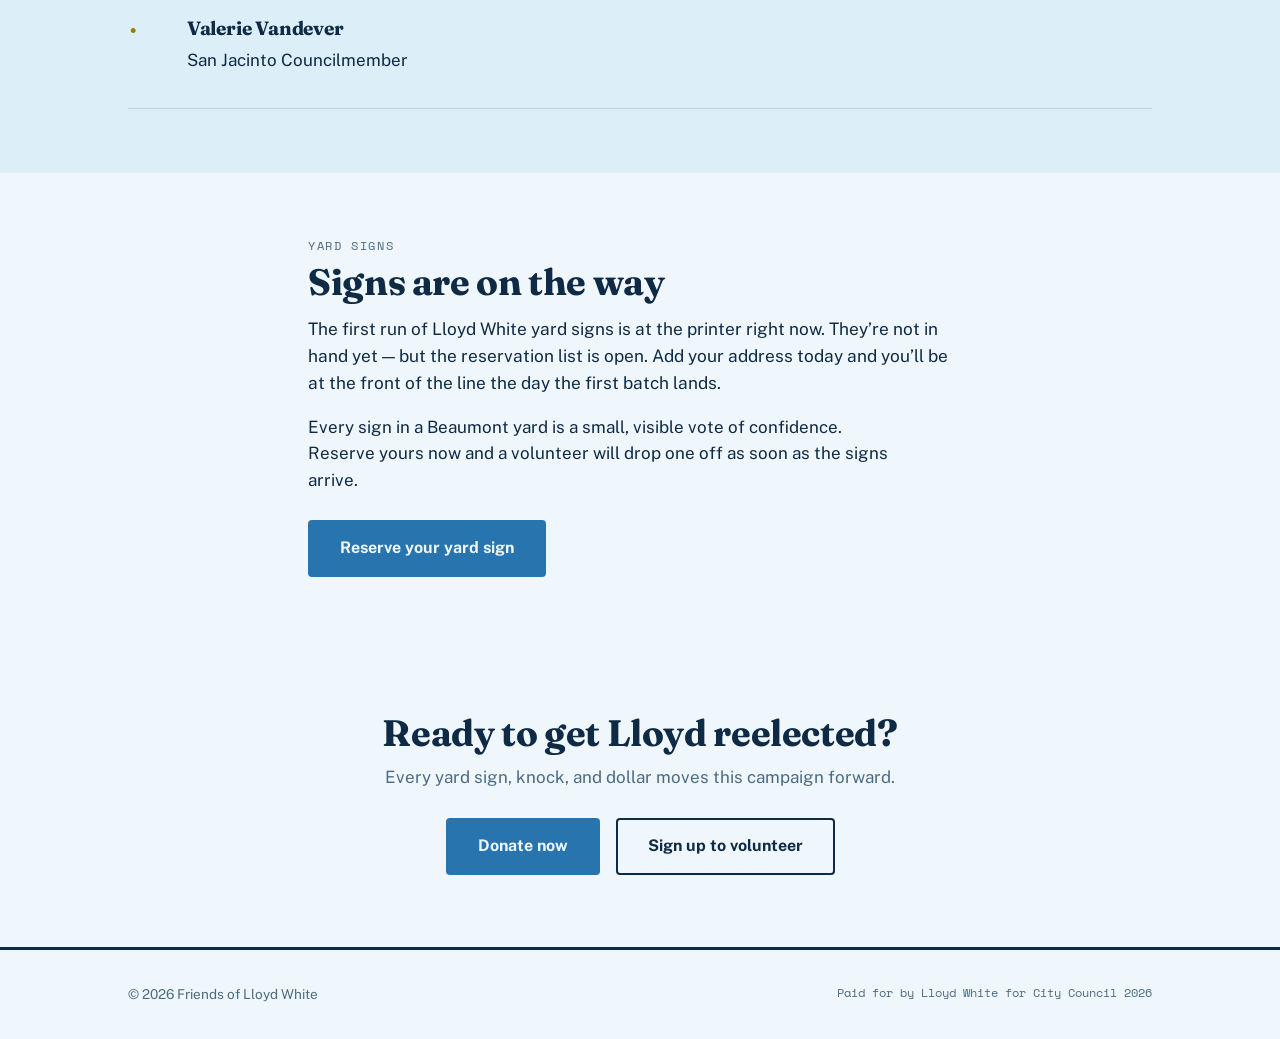
==== commit a4e18072: "Publish chapter five and feature it on home page" ====
--- a/index.html
+++ b/index.html
@@ -26,7 +26,7 @@
     <a href="index.html" class="brand">Lloyd White <strong>&bull;</strong> Beaumont City Council</a>
     <ul class="nav-links">
       <li><a href="index.html" class="nav-home active" aria-label="Home"><svg viewBox="0 0 24 24" width="20" height="20" aria-hidden="true" focusable="false"><path fill="currentColor" d="M12 3 2 12h3v8h6v-5h2v5h6v-8h3z"/></svg></a></li>
-      <li><a href="chapter-04.html">The Letter</a></li>
+      <li><a href="chapter-05.html">The Letter</a></li>
       <li><a href="#yard-signs" class="btn-donate">Yard Signs</a></li>
       <li><a href="volunteer.html" class="btn-donate">Volunteer</a></li>
       <li><a href="donate.html" class="btn-donate">Donate</a></li>
@@ -50,10 +50,10 @@
     </div>
 
     <div class="chapter-feature">
-      <span class="eyebrow">Latest chapter &middot; Published Thursday, September 17, 2026 &middot; 12 min read</span>
-      <h2>Chapter Four: The Scheme Behind City Hall</h2>
-      <p>Urban Logic, overlapping public and private roles, and the job-card system behind Beaumont City Hall.</p>
-      <a class="btn btn-primary" href="chapter-04.html">Read Chapter Four</a>
+      <span class="eyebrow">Latest chapter &middot; Published Wednesday, September 23, 2026 &middot; 17 min read</span>
+      <h2>Chapter Five: Opening the Books</h2>
+      <p>After the raid, Beaumont opened its financial records and confronted questions about its reserves, debts and future.</p>
+      <a class="btn btn-primary" href="chapter-05.html">Read Chapter Five</a>
       <a class="btn btn-outline" href="story.html">All chapters</a>
     </div>
   </div>
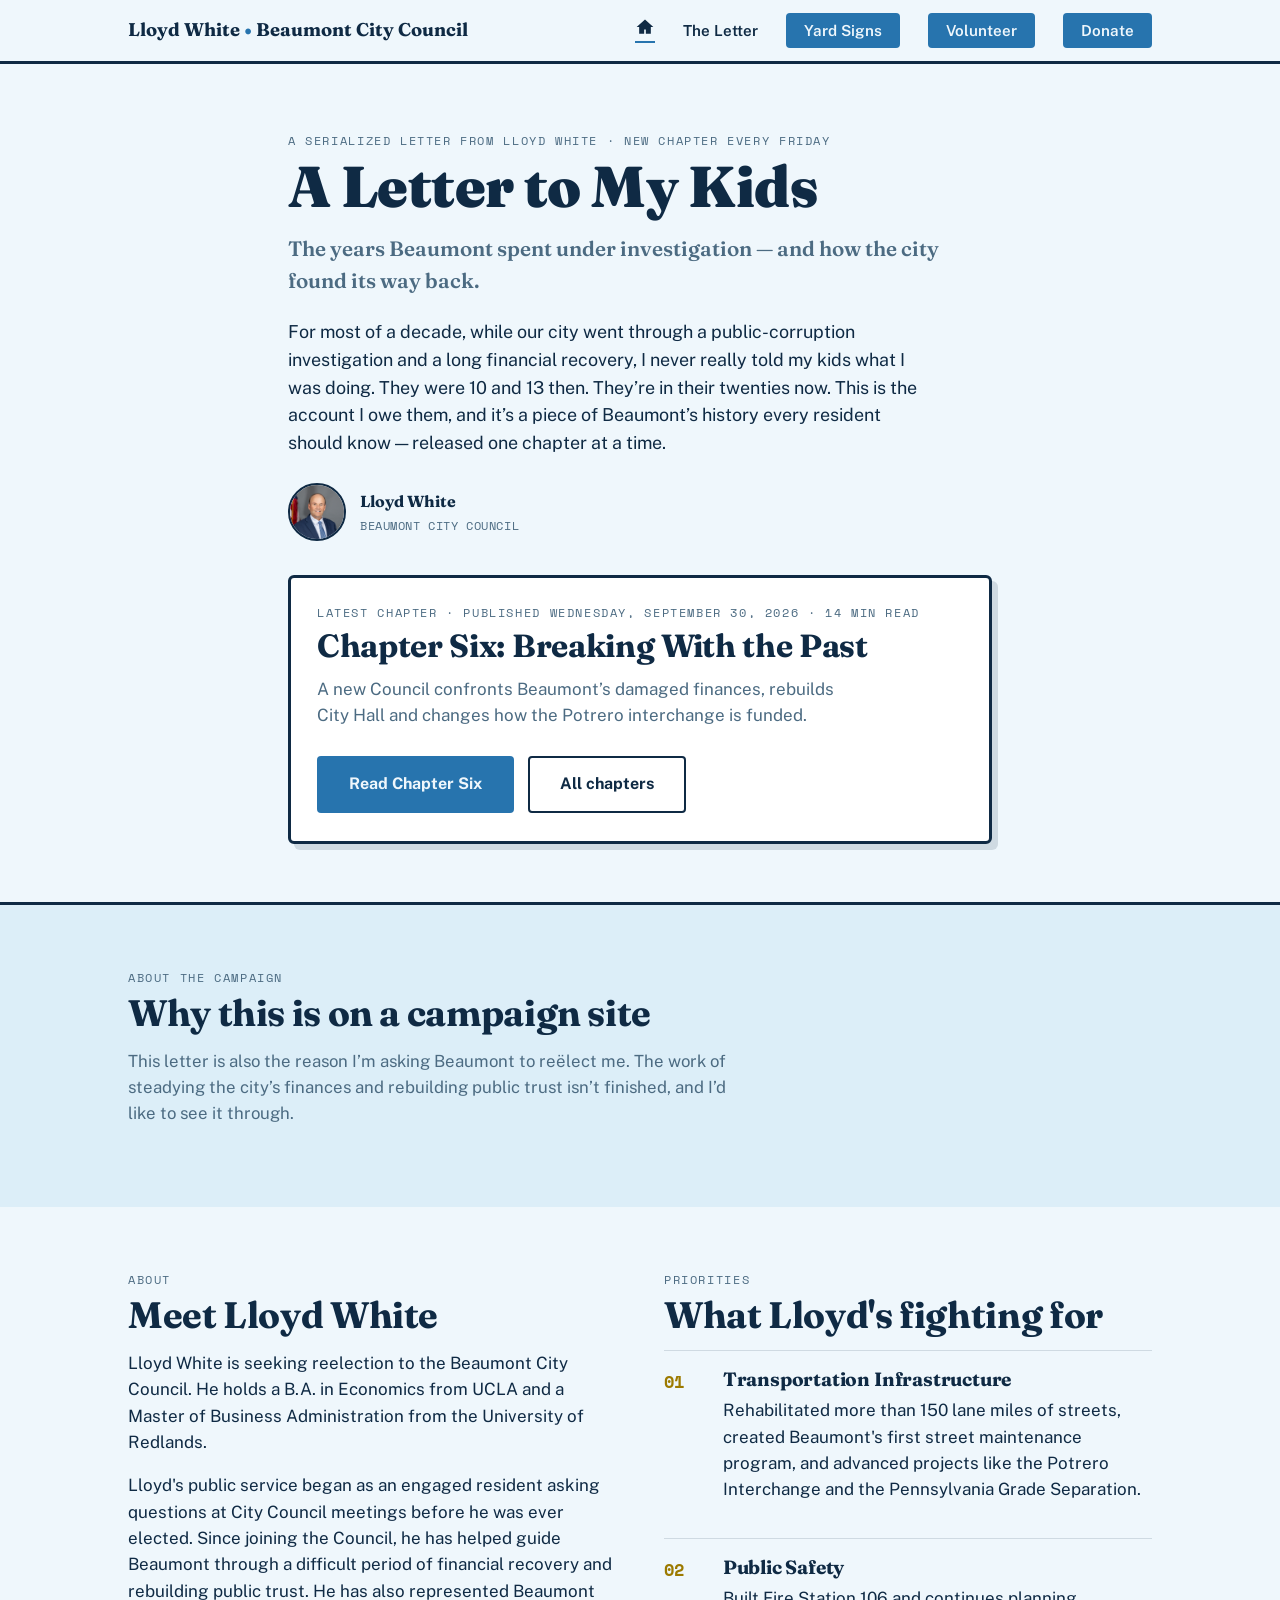
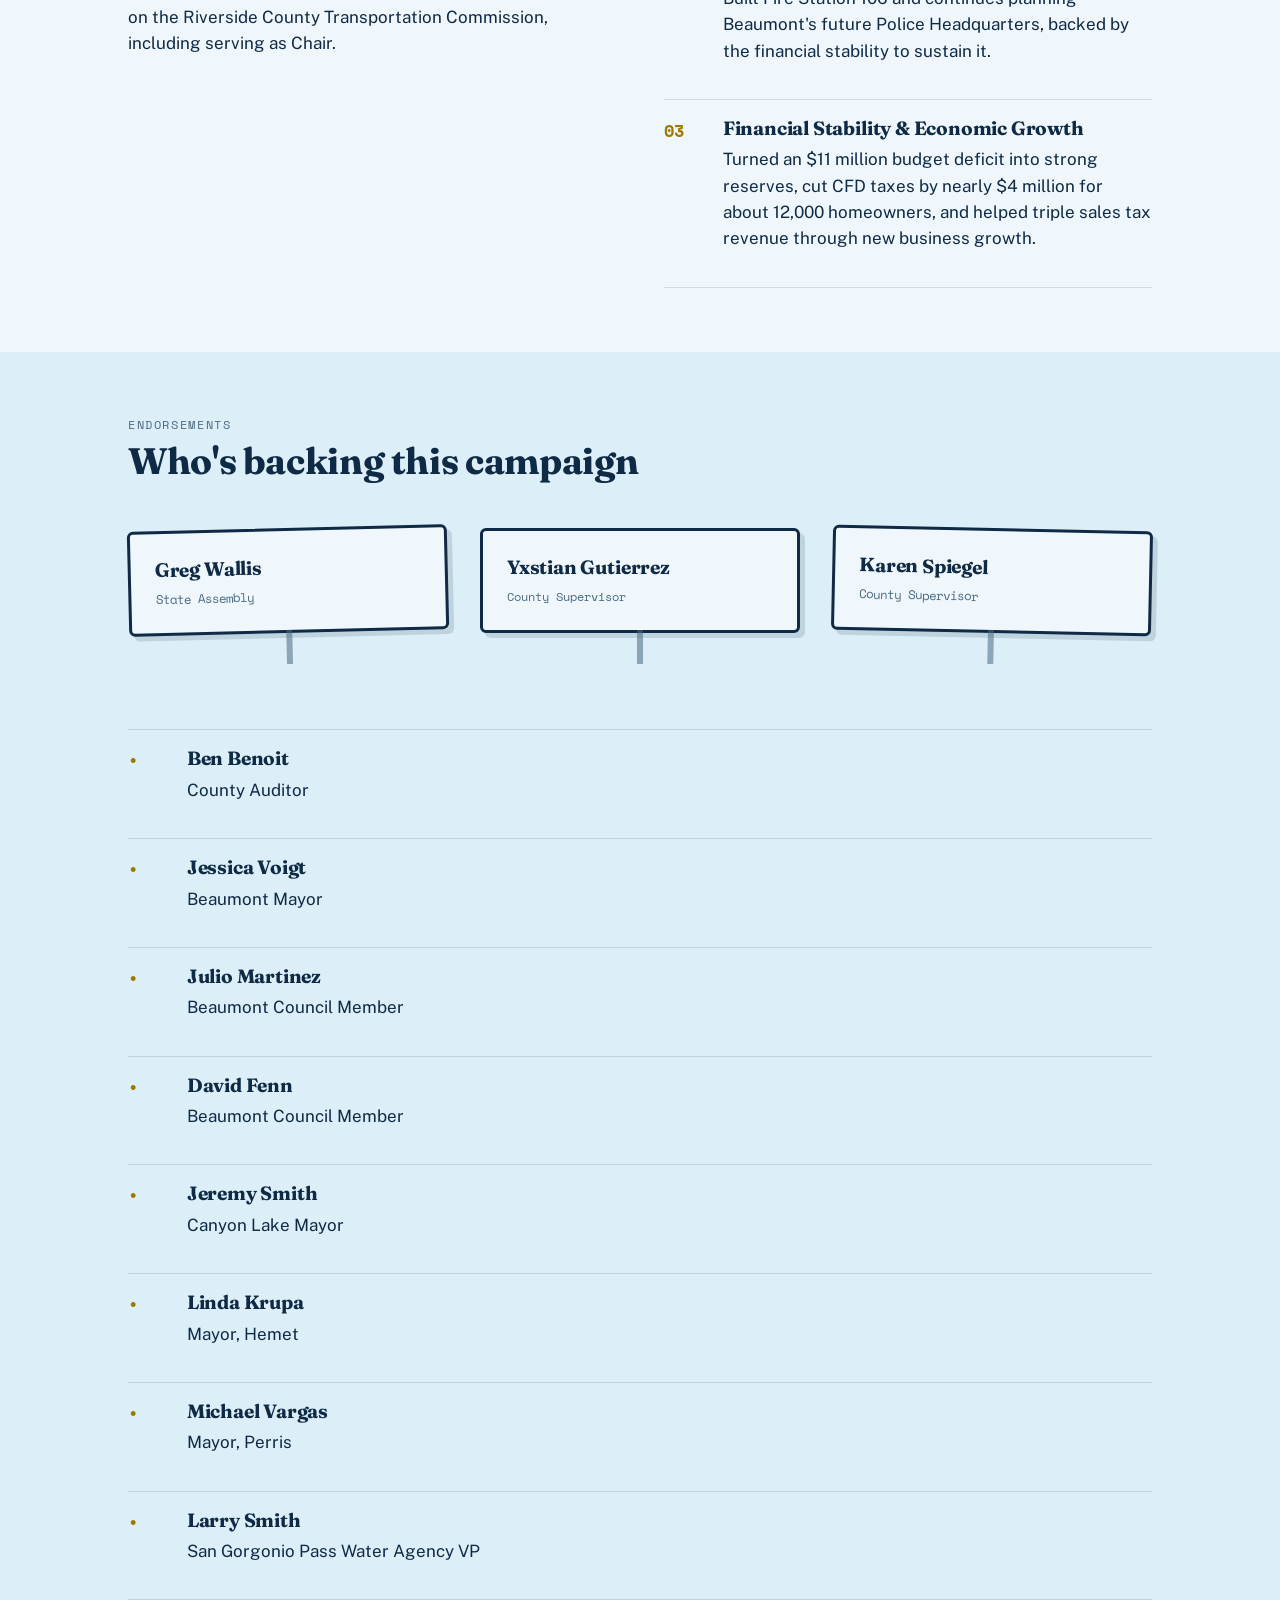
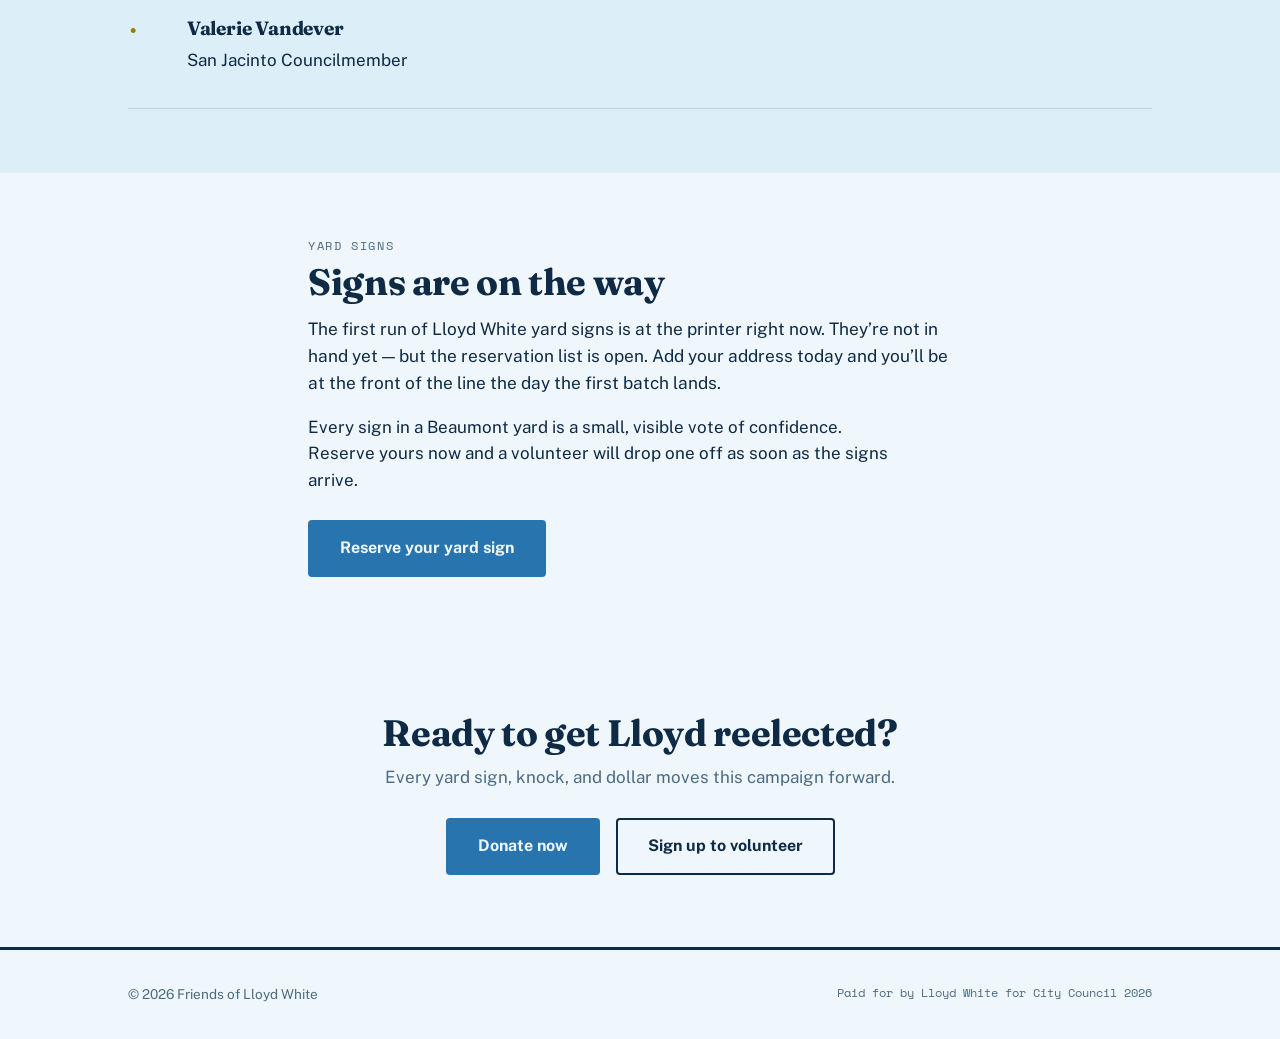
==== commit dbaefbfa: "Publish Chapter Six and archive Chapter Five Publish Chapter Six, “Breaking With the Past,” using th" ====
--- a/index.html
+++ b/index.html
@@ -26,7 +26,7 @@
     <a href="index.html" class="brand">Lloyd White <strong>&bull;</strong> Beaumont City Council</a>
     <ul class="nav-links">
       <li><a href="index.html" class="nav-home active" aria-label="Home"><svg viewBox="0 0 24 24" width="20" height="20" aria-hidden="true" focusable="false"><path fill="currentColor" d="M12 3 2 12h3v8h6v-5h2v5h6v-8h3z"/></svg></a></li>
-      <li><a href="chapter-05.html">The Letter</a></li>
+      <li><a href="chapter-06.html">The Letter</a></li>
       <li><a href="#yard-signs" class="btn-donate">Yard Signs</a></li>
       <li><a href="volunteer.html" class="btn-donate">Volunteer</a></li>
       <li><a href="donate.html" class="btn-donate">Donate</a></li>
@@ -50,10 +50,10 @@
     </div>
 
     <div class="chapter-feature">
-      <span class="eyebrow">Latest chapter &middot; Published Wednesday, September 23, 2026 &middot; 17 min read</span>
-      <h2>Chapter Five: Opening the Books</h2>
-      <p>After the raid, Beaumont opened its financial records and confronted questions about its reserves, debts and future.</p>
-      <a class="btn btn-primary" href="chapter-05.html">Read Chapter Five</a>
+      <span class="eyebrow">Latest chapter &middot; Published Wednesday, September 30, 2026 &middot; 14 min read</span>
+      <h2>Chapter Six: Breaking With the Past</h2>
+      <p>A new Council confronts Beaumont&rsquo;s damaged finances, rebuilds City Hall and changes how the Potrero interchange is funded.</p>
+      <a class="btn btn-primary" href="chapter-06.html">Read Chapter Six</a>
       <a class="btn btn-outline" href="story.html">All chapters</a>
     </div>
   </div>
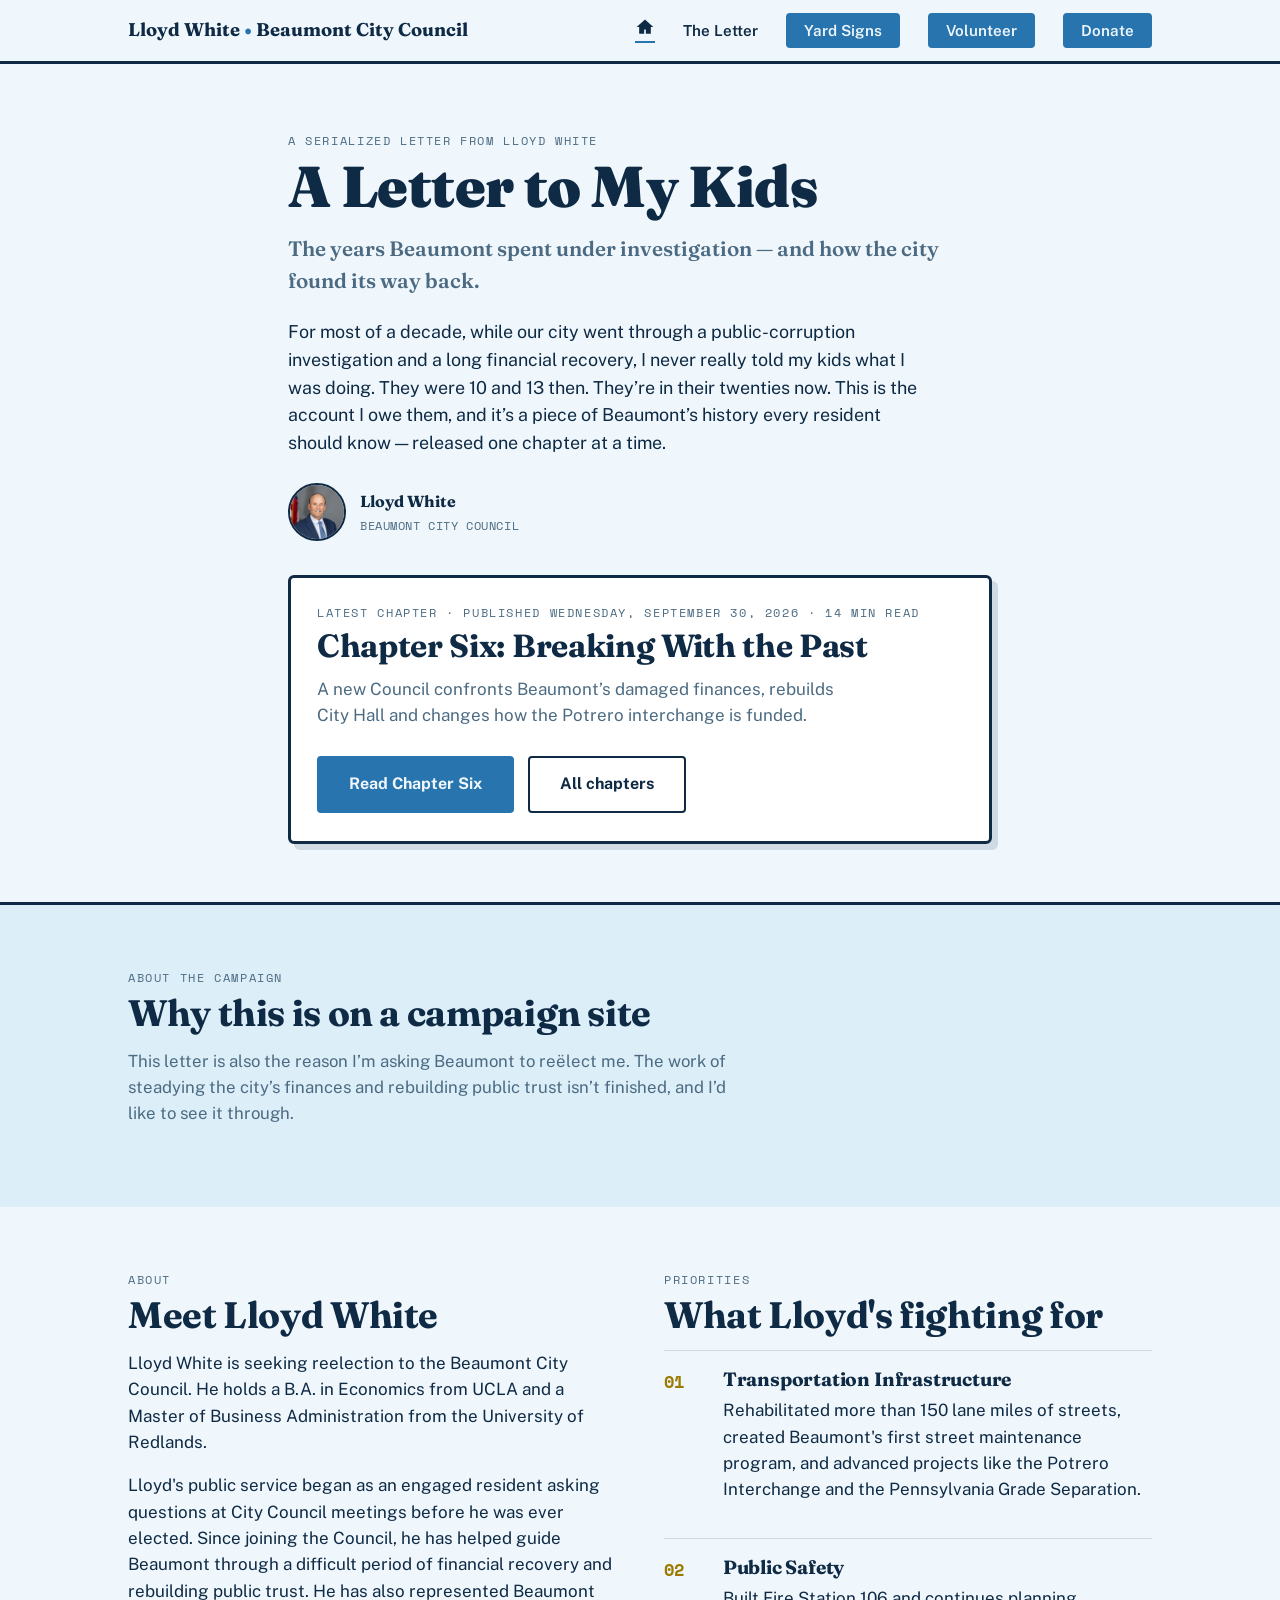
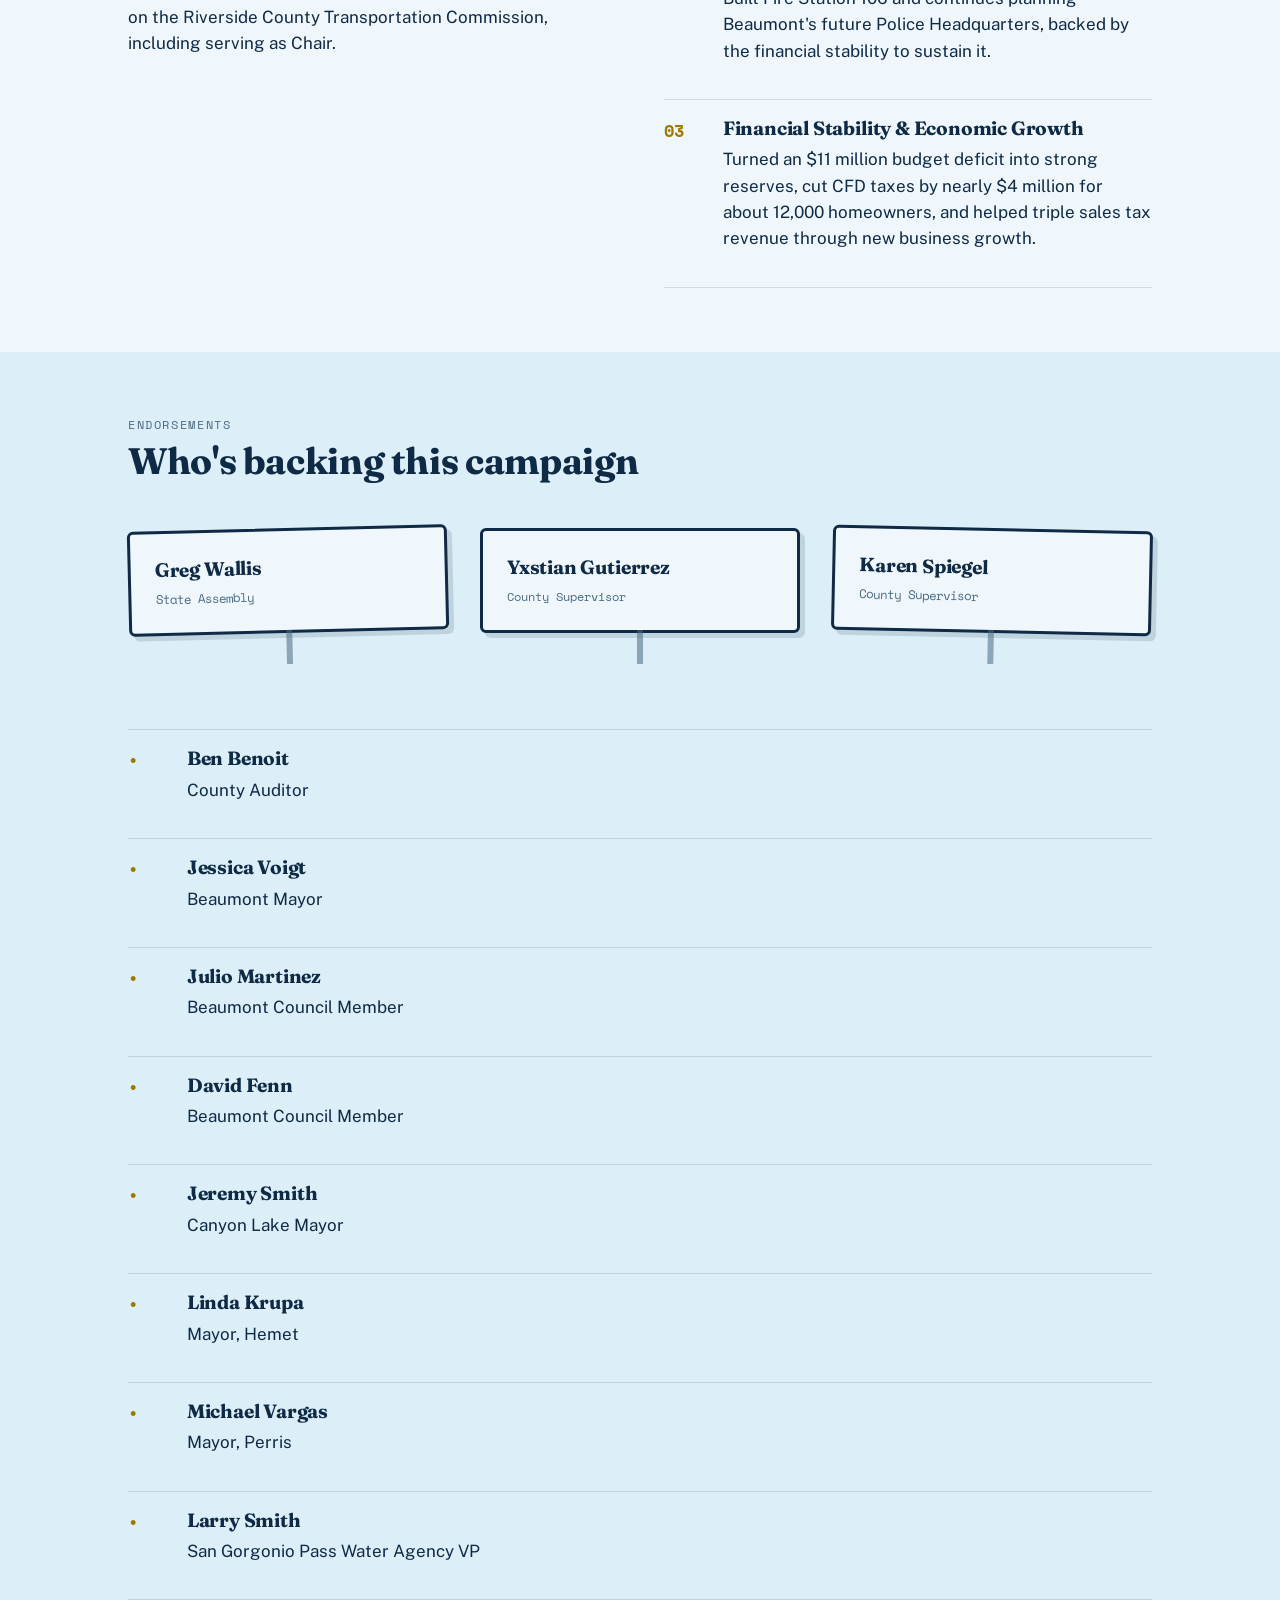
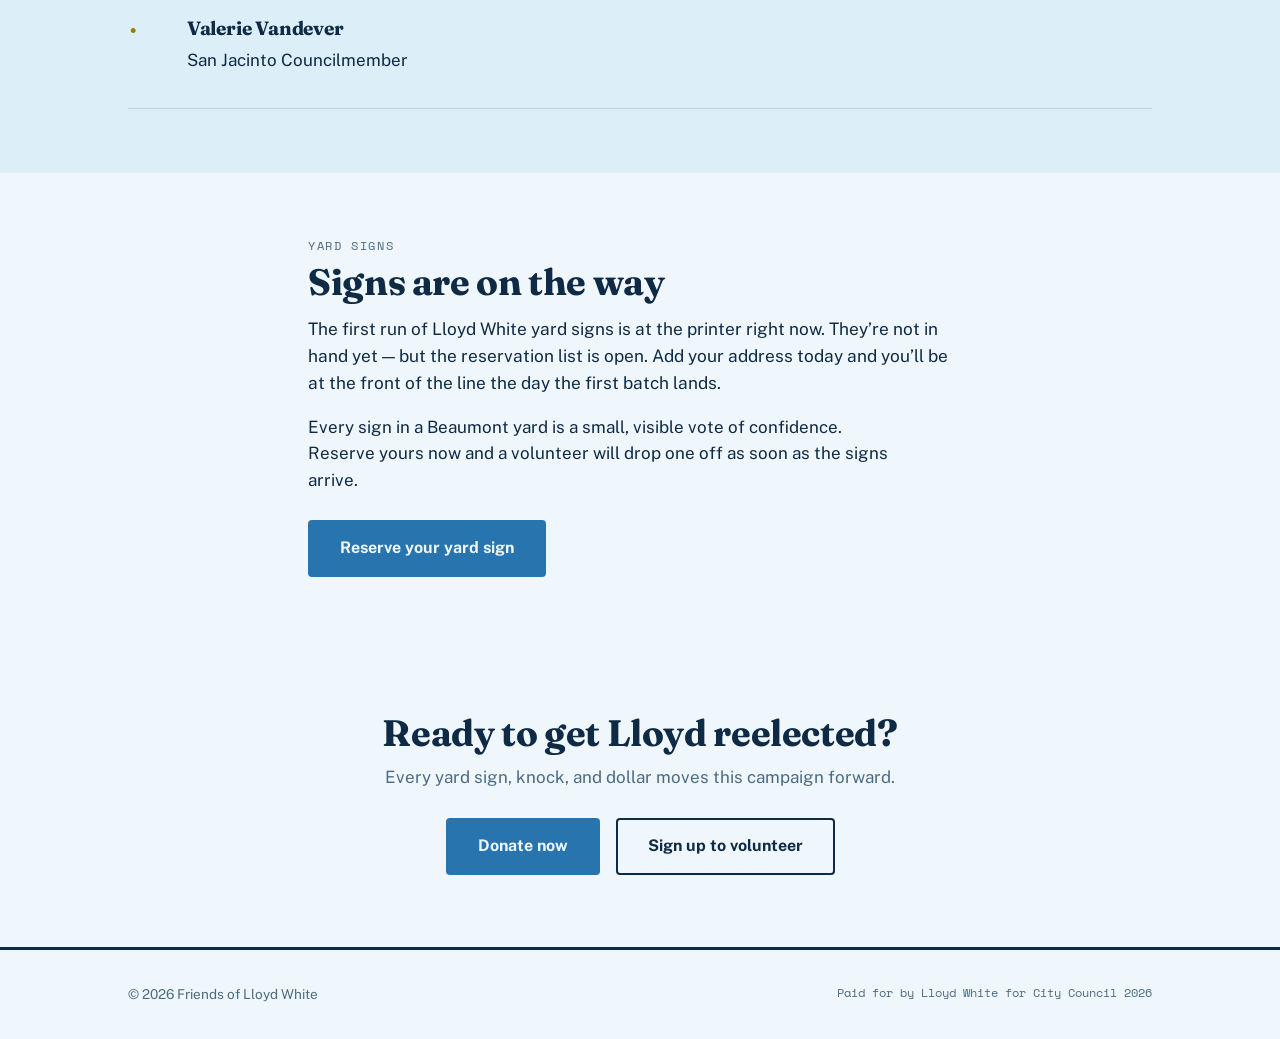
==== commit 0211ed20: "Remove fixed Friday chapter release schedule" ====
--- a/index.html
+++ b/index.html
@@ -12,9 +12,9 @@
 <meta charset="UTF-8">
 <meta name="viewport" content="width=device-width, initial-scale=1.0">
 <title>Lloyd White for Beaumont City Council — A Letter to My Kids</title>
-<meta name="description" content="A serialized letter from Beaumont City Councilmember Lloyd White to his kids about the years the city spent under a public-corruption investigation — and how it recovered. A new chapter every Friday.">
+<meta name="description" content="A serialized letter from Beaumont City Councilmember Lloyd White to his kids about the years the city spent under a public-corruption investigation — and how it recovered.">
 <meta property="og:title" content="A Letter to My Kids — Lloyd White">
-<meta property="og:description" content="The years Beaumont spent under investigation, told as a letter from a councilmember to his kids. A new chapter every Friday.">
+<meta property="og:description" content="The years Beaumont spent under investigation, told as a letter from a councilmember to his kids.">
 <meta property="og:type" content="website">
 <meta property="og:image" content="https://lloydwhiteforbeaumont.com/lloyd-white.jpg">
 <link rel="stylesheet" href="style.css">
@@ -36,7 +36,7 @@
 
 <header class="story-hero">
   <div class="wrap">
-    <span class="eyebrow">A serialized letter from Lloyd White &middot; New chapter every Friday</span>
+    <span class="eyebrow">A serialized letter from Lloyd White</span>
     <h1>A Letter to My Kids</h1>
     <p class="subtitle">The years Beaumont spent under investigation &mdash; and how the city found its way back.</p>
     <p class="story-hero-dek">For most of a decade, while our city went through a public-corruption investigation and a long financial recovery, I never really told my kids what I was doing. They were 10 and 13 then. They&rsquo;re in their twenties now. This is the account I owe them, and it&rsquo;s a piece of Beaumont&rsquo;s history every resident should know &mdash; released one chapter at a time.</p>
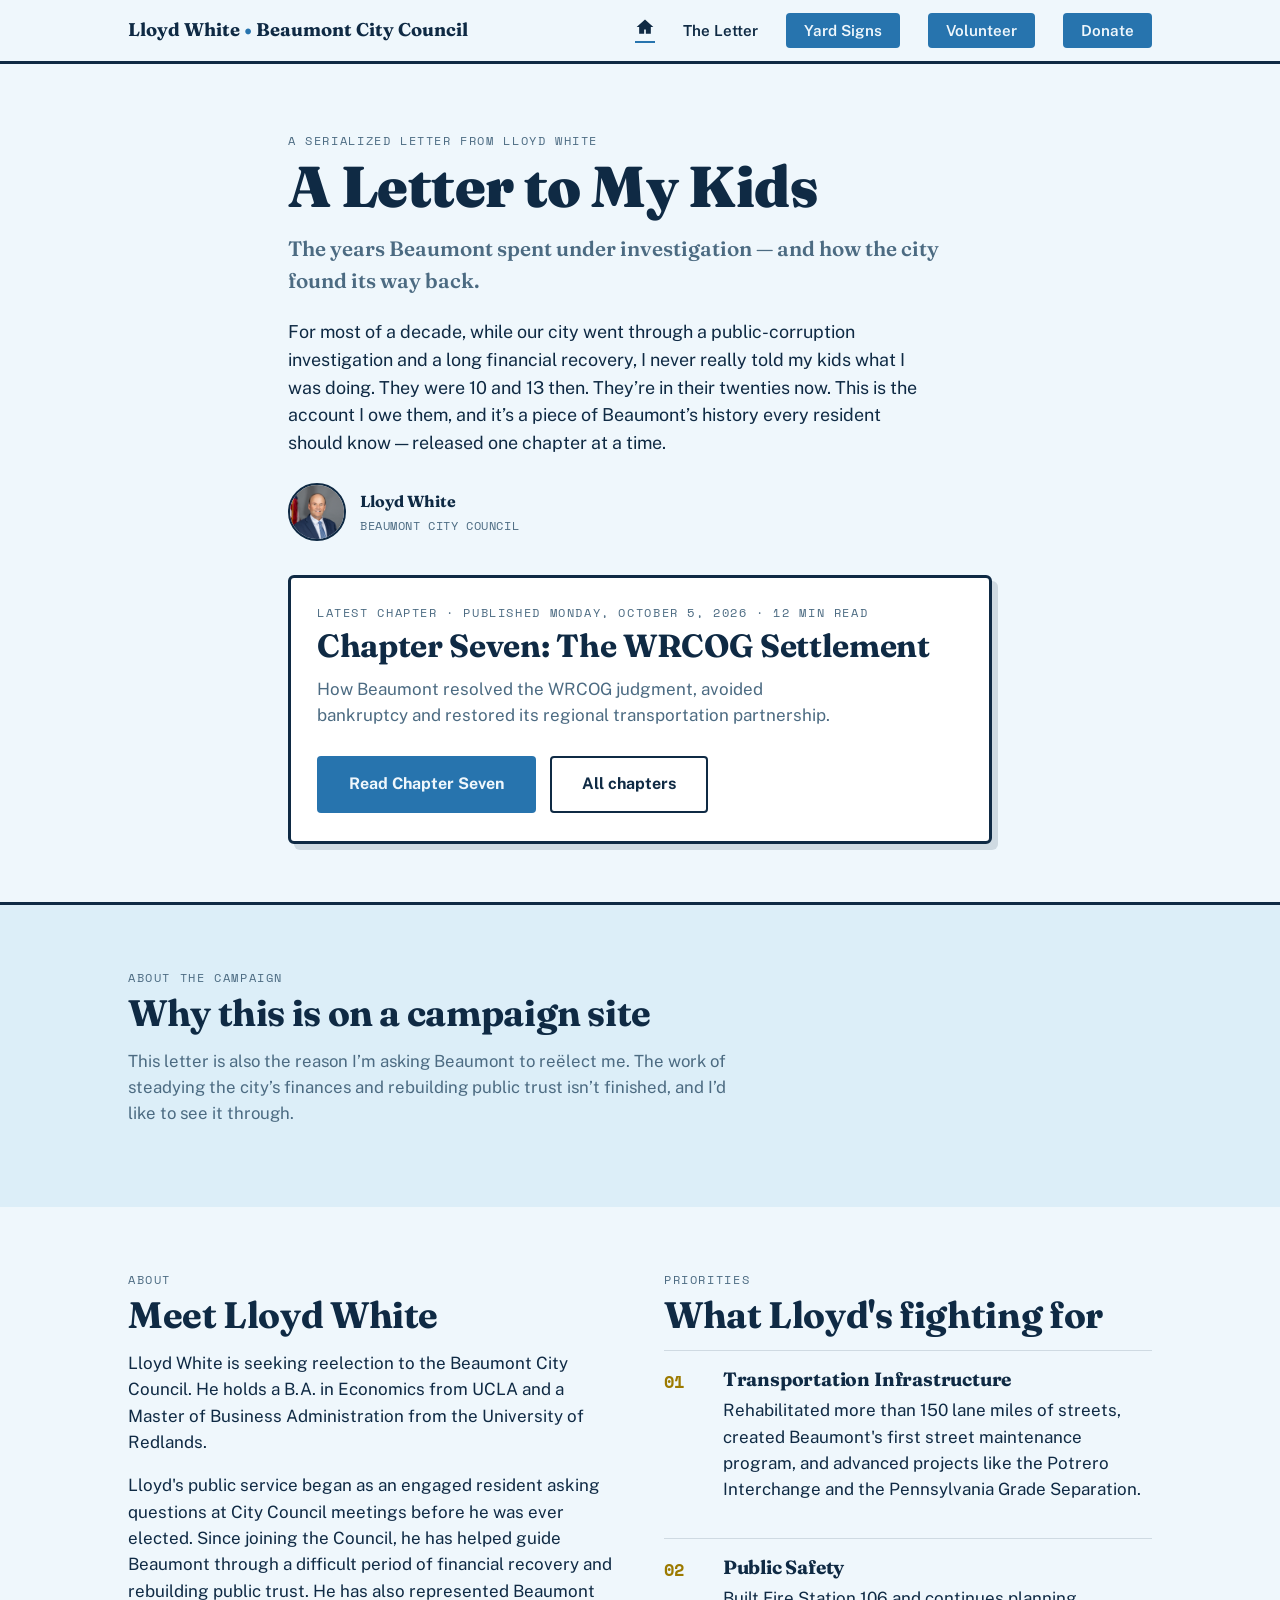
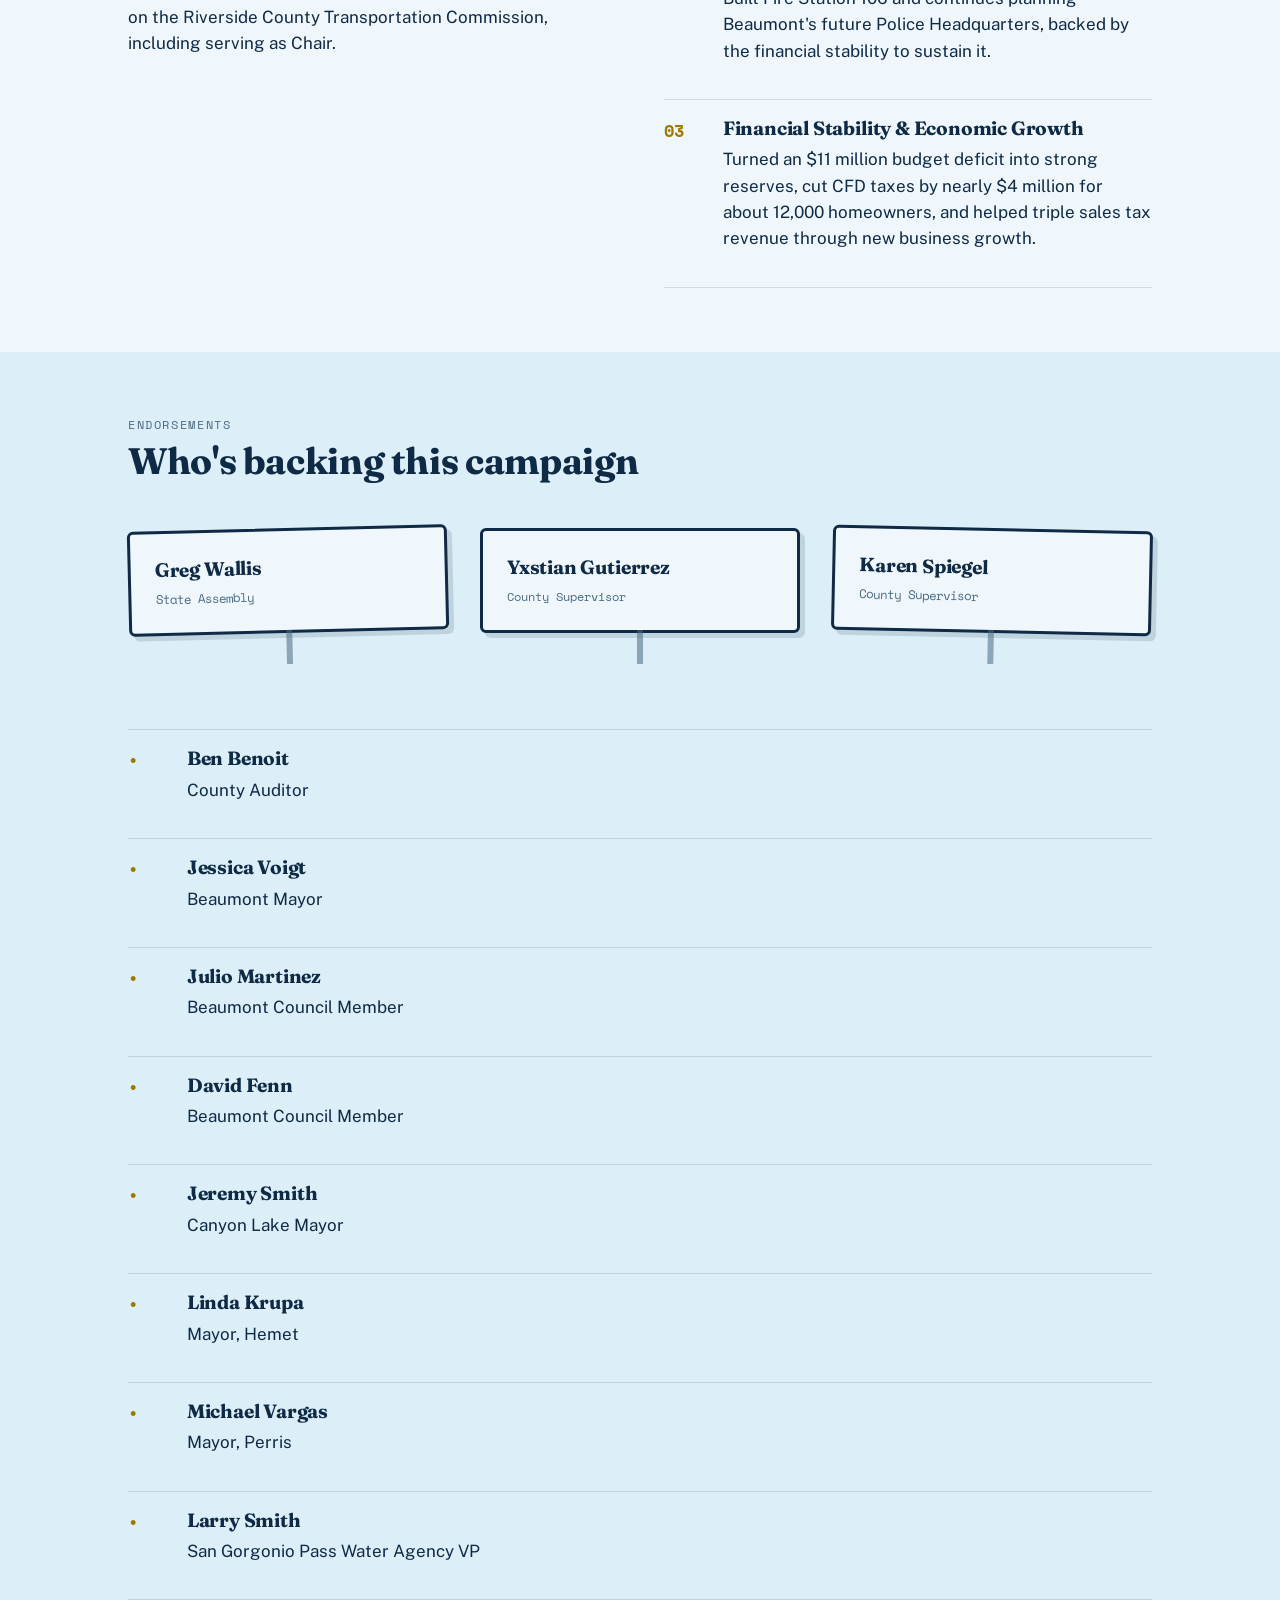
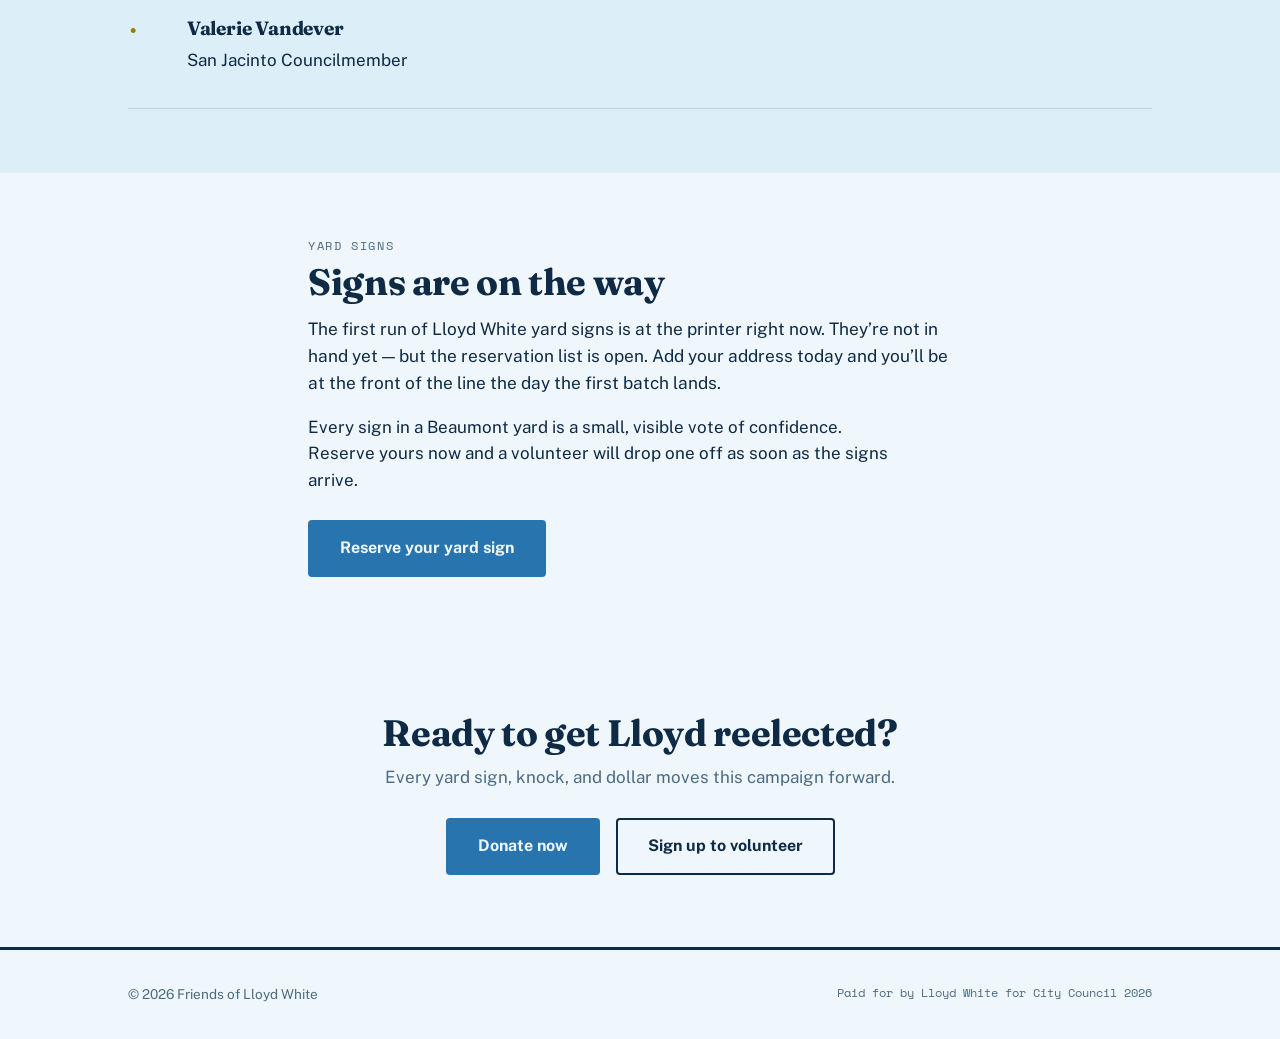
==== commit 5e2223eb: "Publish Chapter Seven and feature the WRCOG settlement" ====
--- a/index.html
+++ b/index.html
@@ -26,7 +26,7 @@
     <a href="index.html" class="brand">Lloyd White <strong>&bull;</strong> Beaumont City Council</a>
     <ul class="nav-links">
       <li><a href="index.html" class="nav-home active" aria-label="Home"><svg viewBox="0 0 24 24" width="20" height="20" aria-hidden="true" focusable="false"><path fill="currentColor" d="M12 3 2 12h3v8h6v-5h2v5h6v-8h3z"/></svg></a></li>
-      <li><a href="chapter-06.html">The Letter</a></li>
+      <li><a href="chapter-07.html">The Letter</a></li>
       <li><a href="#yard-signs" class="btn-donate">Yard Signs</a></li>
       <li><a href="volunteer.html" class="btn-donate">Volunteer</a></li>
       <li><a href="donate.html" class="btn-donate">Donate</a></li>
@@ -50,10 +50,10 @@
     </div>
 
     <div class="chapter-feature">
-      <span class="eyebrow">Latest chapter &middot; Published Wednesday, September 30, 2026 &middot; 14 min read</span>
-      <h2>Chapter Six: Breaking With the Past</h2>
-      <p>A new Council confronts Beaumont&rsquo;s damaged finances, rebuilds City Hall and changes how the Potrero interchange is funded.</p>
-      <a class="btn btn-primary" href="chapter-06.html">Read Chapter Six</a>
+      <span class="eyebrow">Latest chapter &middot; Published Monday, October 5, 2026 &middot; 12 min read</span>
+      <h2>Chapter Seven: The WRCOG Settlement</h2>
+      <p>How Beaumont resolved the WRCOG judgment, avoided bankruptcy and restored its regional transportation partnership.</p>
+      <a class="btn btn-primary" href="chapter-07.html">Read Chapter Seven</a>
       <a class="btn btn-outline" href="story.html">All chapters</a>
     </div>
   </div>
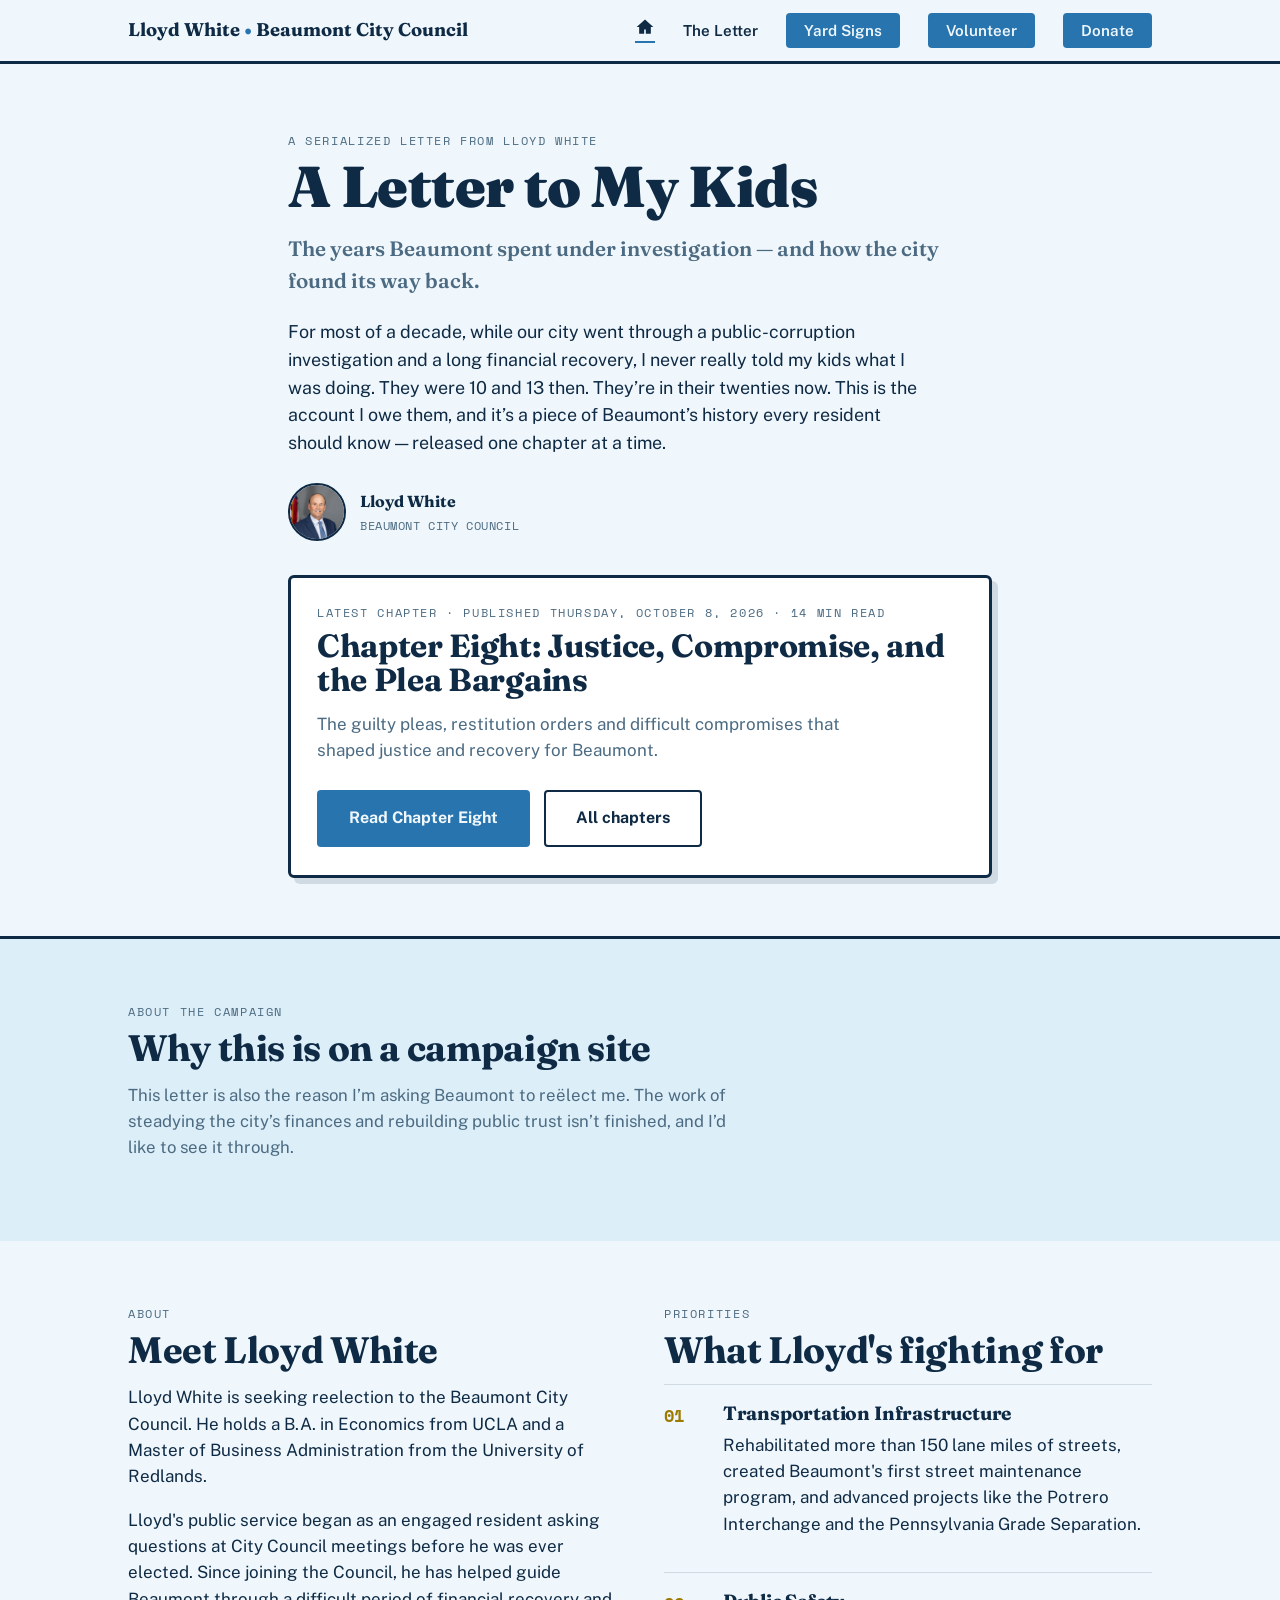
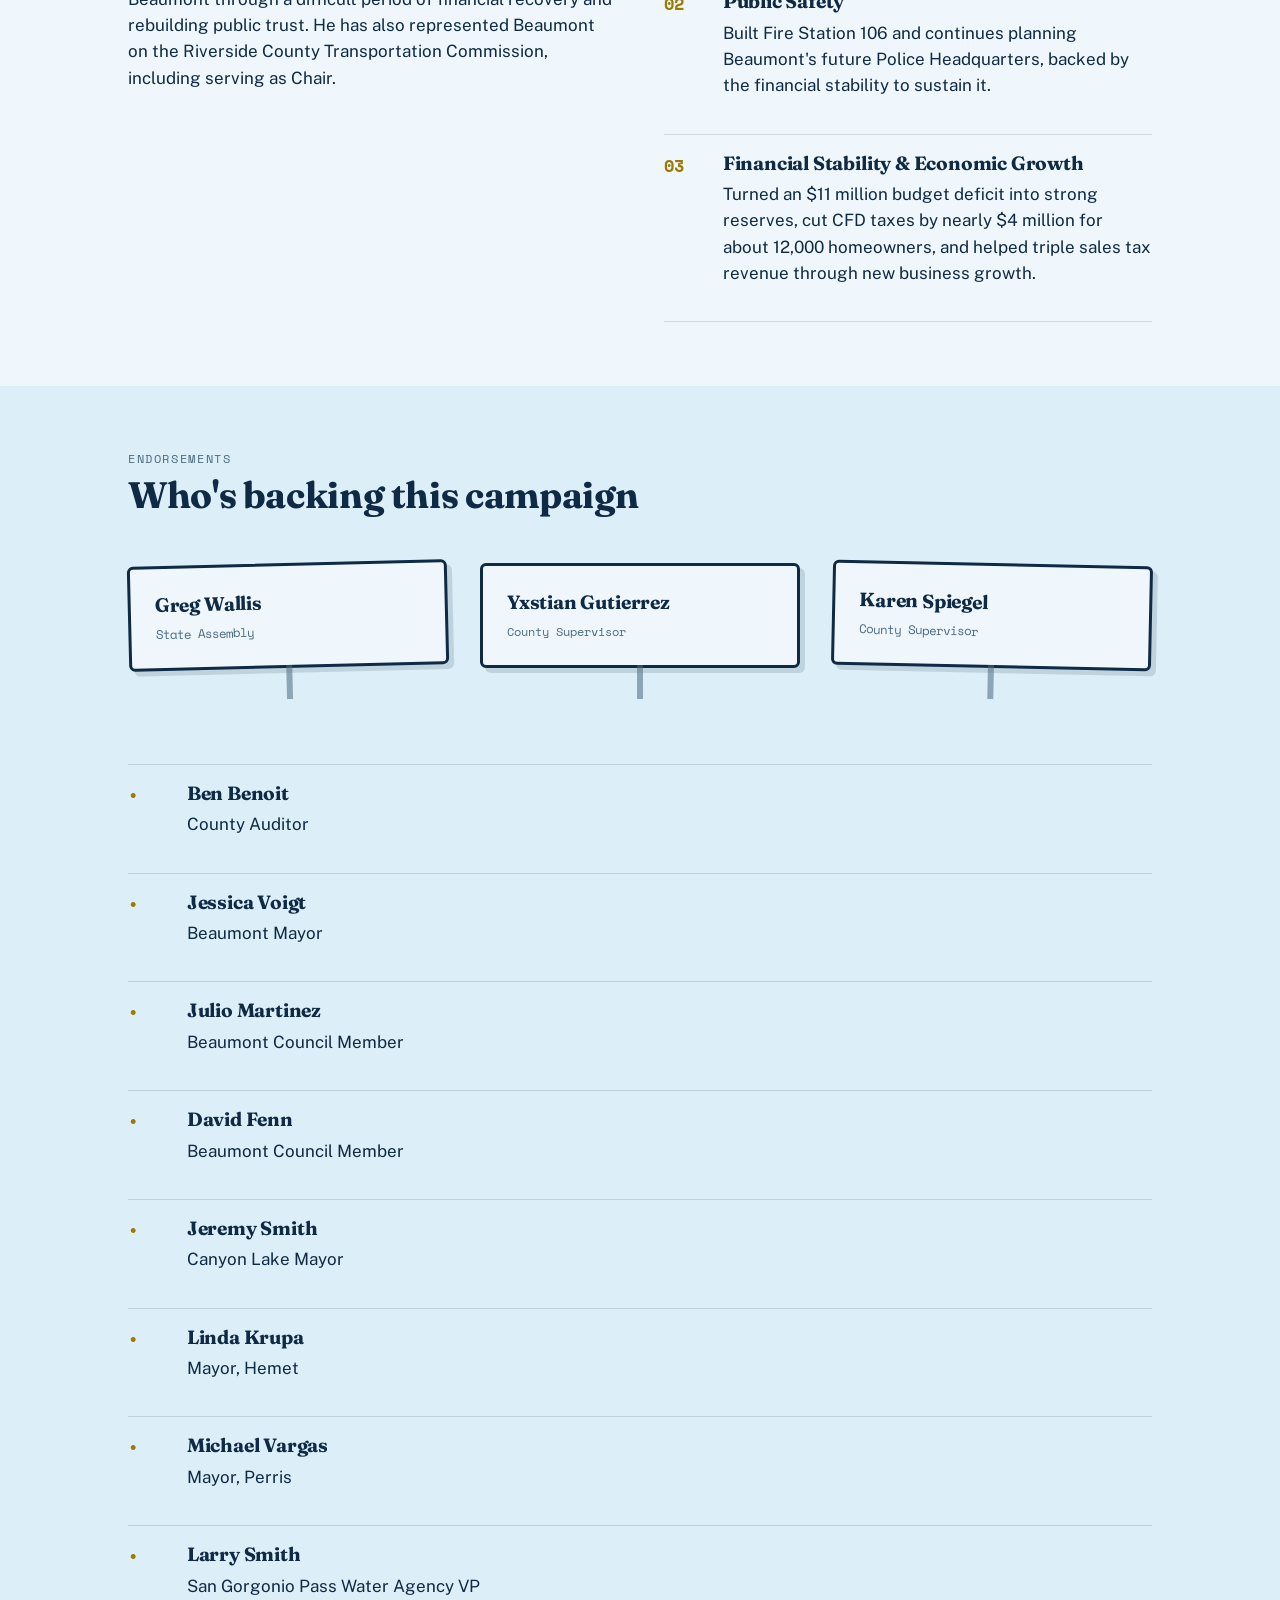
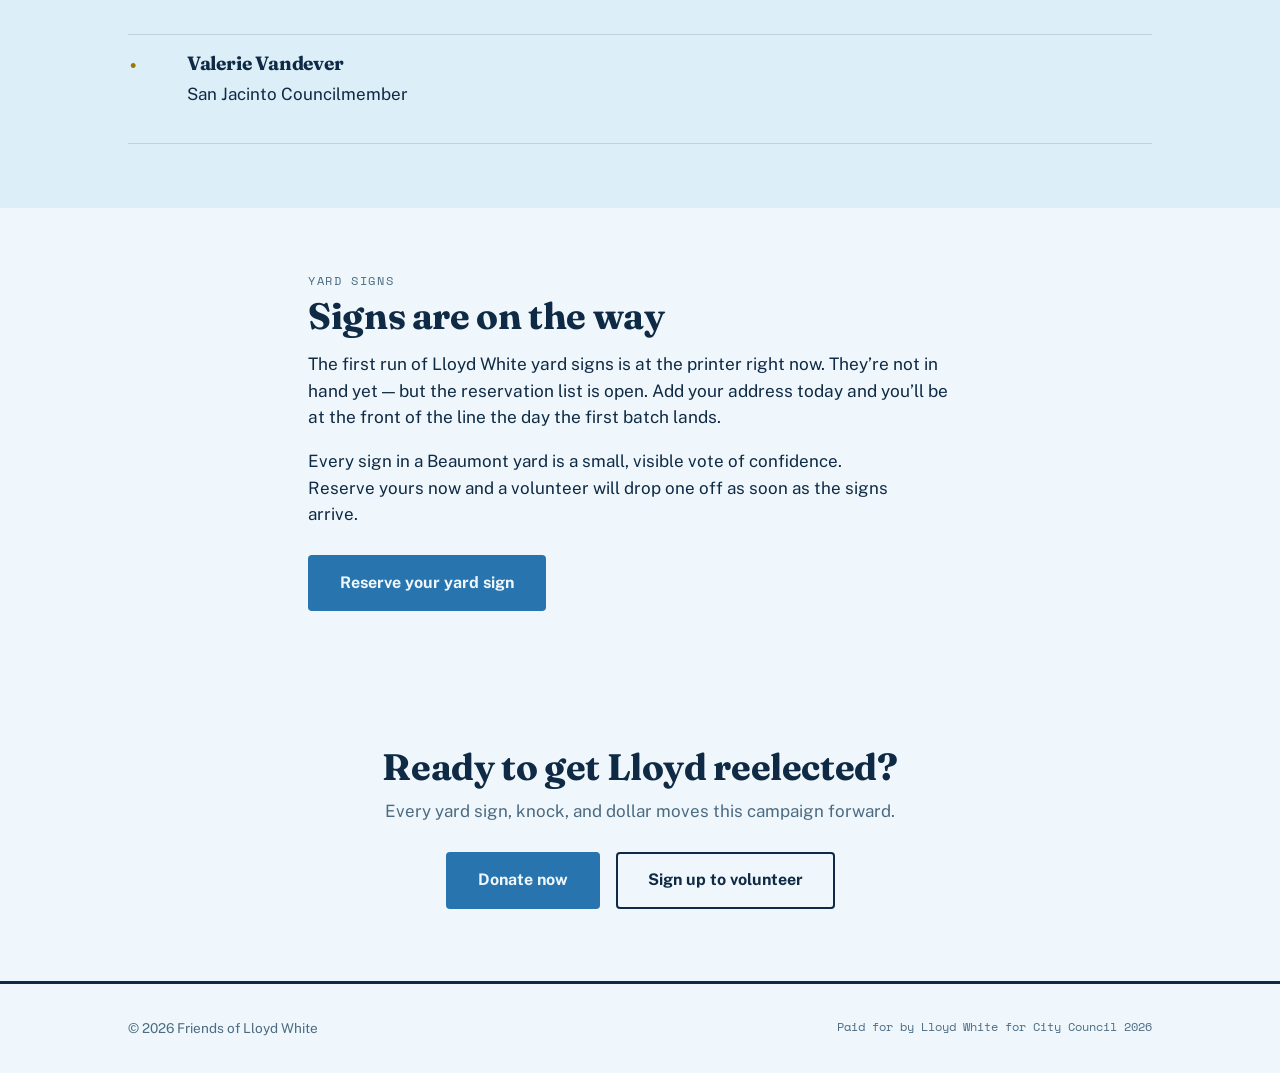
==== commit aa2d159f: "Publish Chapter Eight and feature it across the letter pages" ====
--- a/index.html
+++ b/index.html
@@ -26,7 +26,7 @@
     <a href="index.html" class="brand">Lloyd White <strong>&bull;</strong> Beaumont City Council</a>
     <ul class="nav-links">
       <li><a href="index.html" class="nav-home active" aria-label="Home"><svg viewBox="0 0 24 24" width="20" height="20" aria-hidden="true" focusable="false"><path fill="currentColor" d="M12 3 2 12h3v8h6v-5h2v5h6v-8h3z"/></svg></a></li>
-      <li><a href="chapter-07.html">The Letter</a></li>
+      <li><a href="chapter-08.html">The Letter</a></li>
       <li><a href="#yard-signs" class="btn-donate">Yard Signs</a></li>
       <li><a href="volunteer.html" class="btn-donate">Volunteer</a></li>
       <li><a href="donate.html" class="btn-donate">Donate</a></li>
@@ -50,10 +50,10 @@
     </div>
 
     <div class="chapter-feature">
-      <span class="eyebrow">Latest chapter &middot; Published Monday, October 5, 2026 &middot; 12 min read</span>
-      <h2>Chapter Seven: The WRCOG Settlement</h2>
-      <p>How Beaumont resolved the WRCOG judgment, avoided bankruptcy and restored its regional transportation partnership.</p>
-      <a class="btn btn-primary" href="chapter-07.html">Read Chapter Seven</a>
+      <span class="eyebrow">Latest chapter &middot; Published Thursday, October 8, 2026 &middot; 14 min read</span>
+      <h2>Chapter Eight: Justice, Compromise, and the Plea Bargains</h2>
+      <p>The guilty pleas, restitution orders and difficult compromises that shaped justice and recovery for Beaumont.</p>
+      <a class="btn btn-primary" href="chapter-08.html">Read Chapter Eight</a>
       <a class="btn btn-outline" href="story.html">All chapters</a>
     </div>
   </div>
